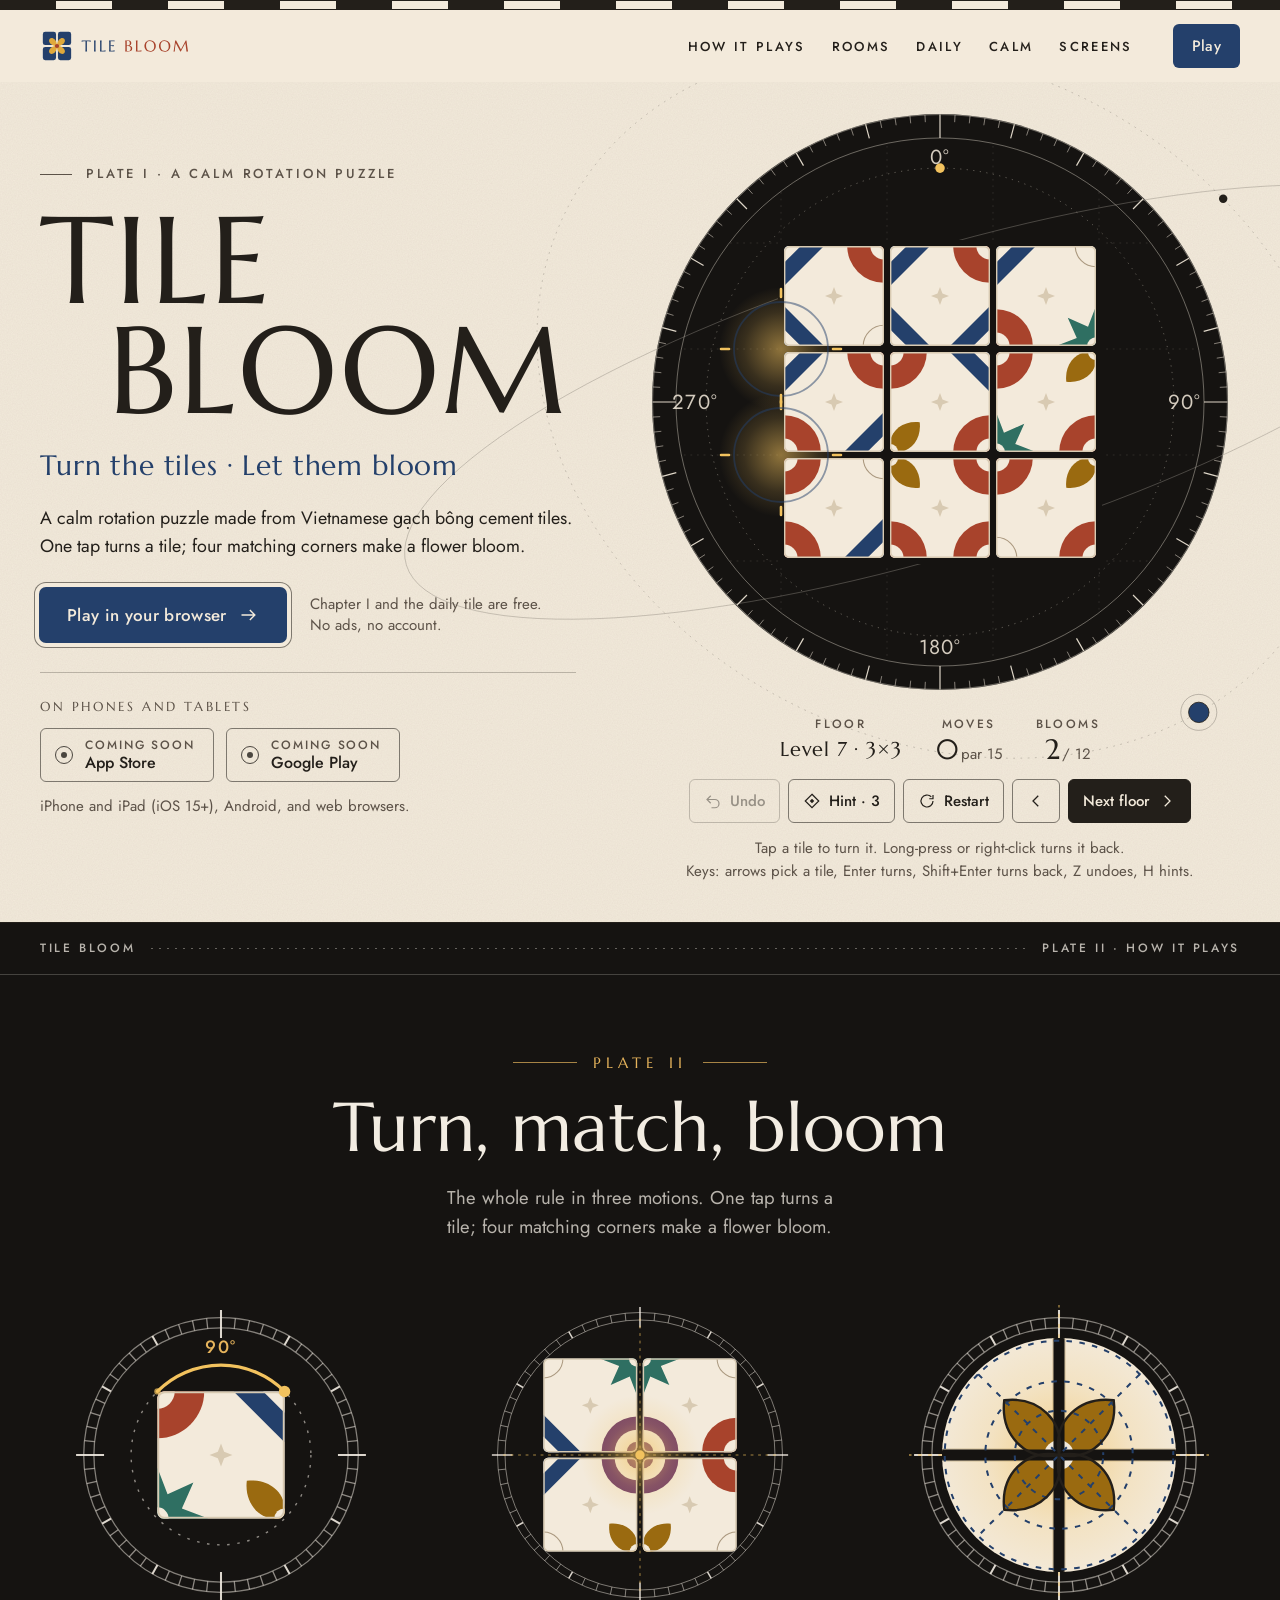
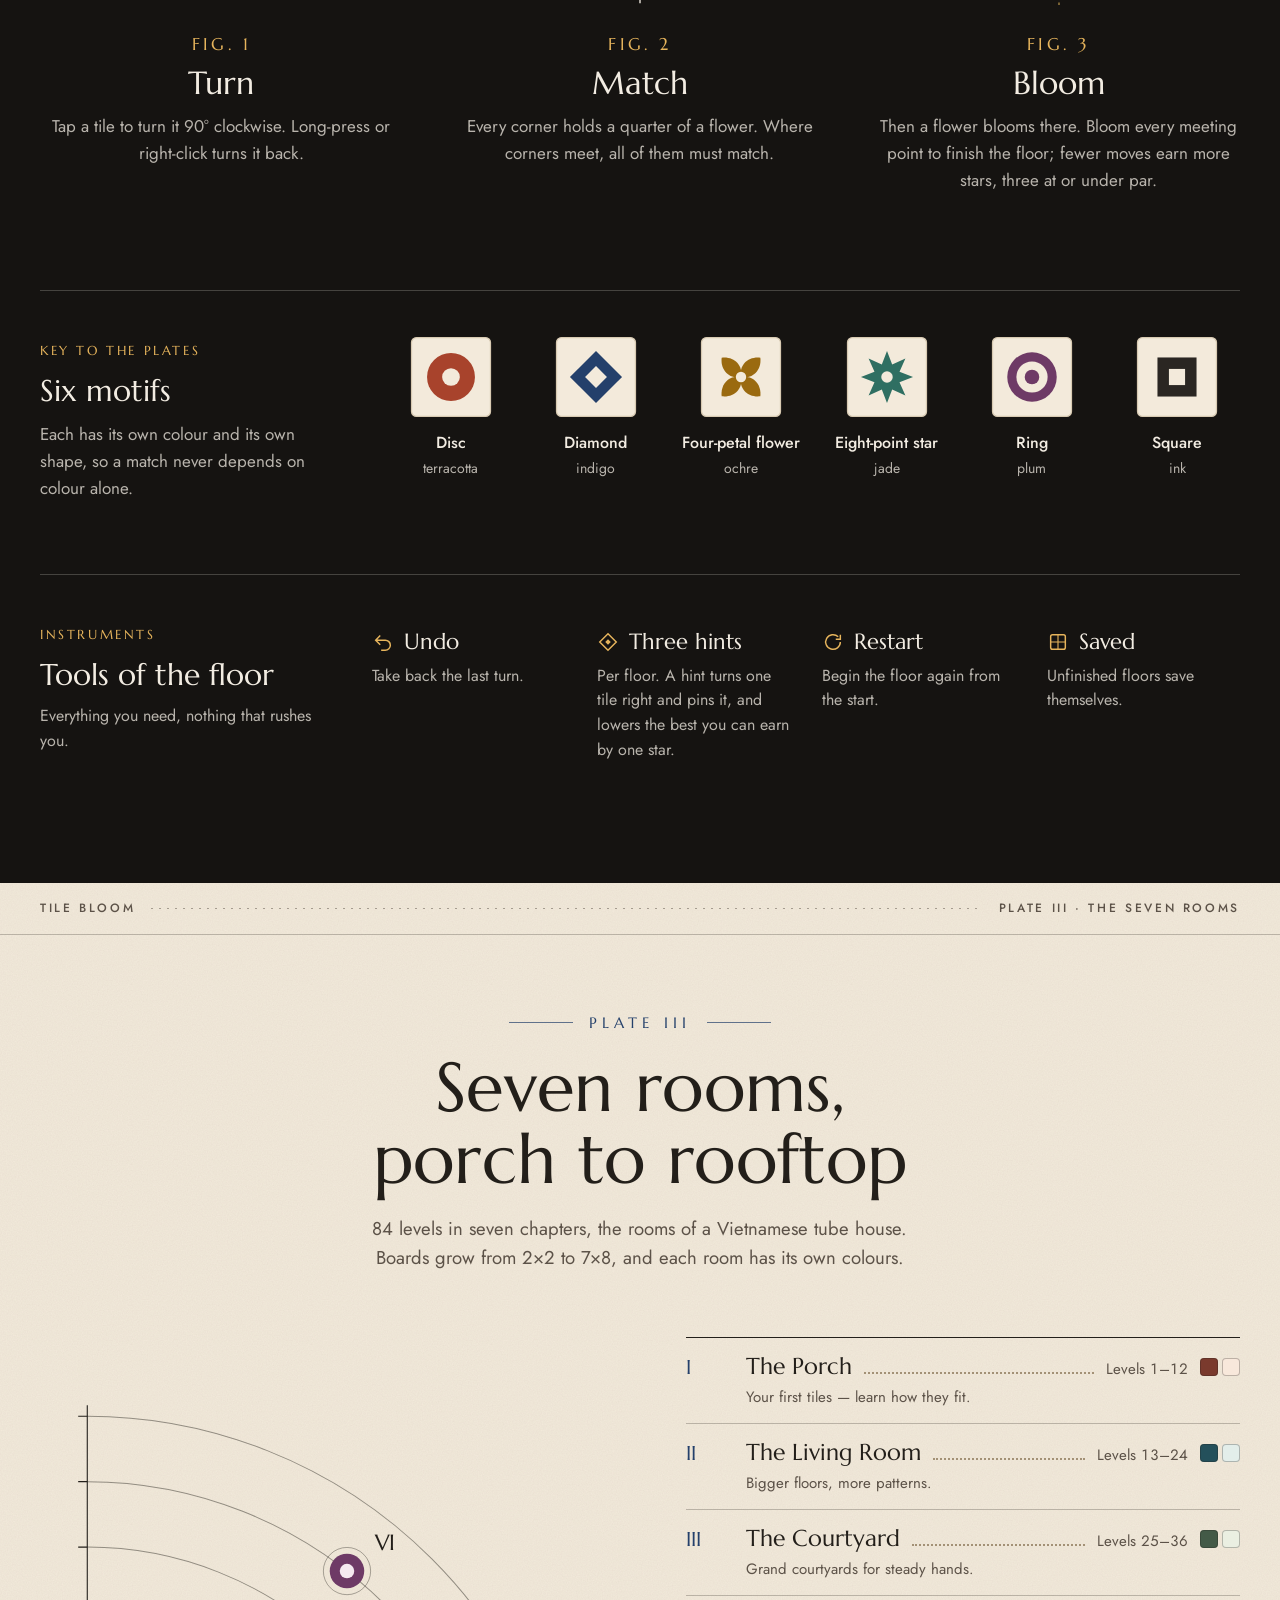
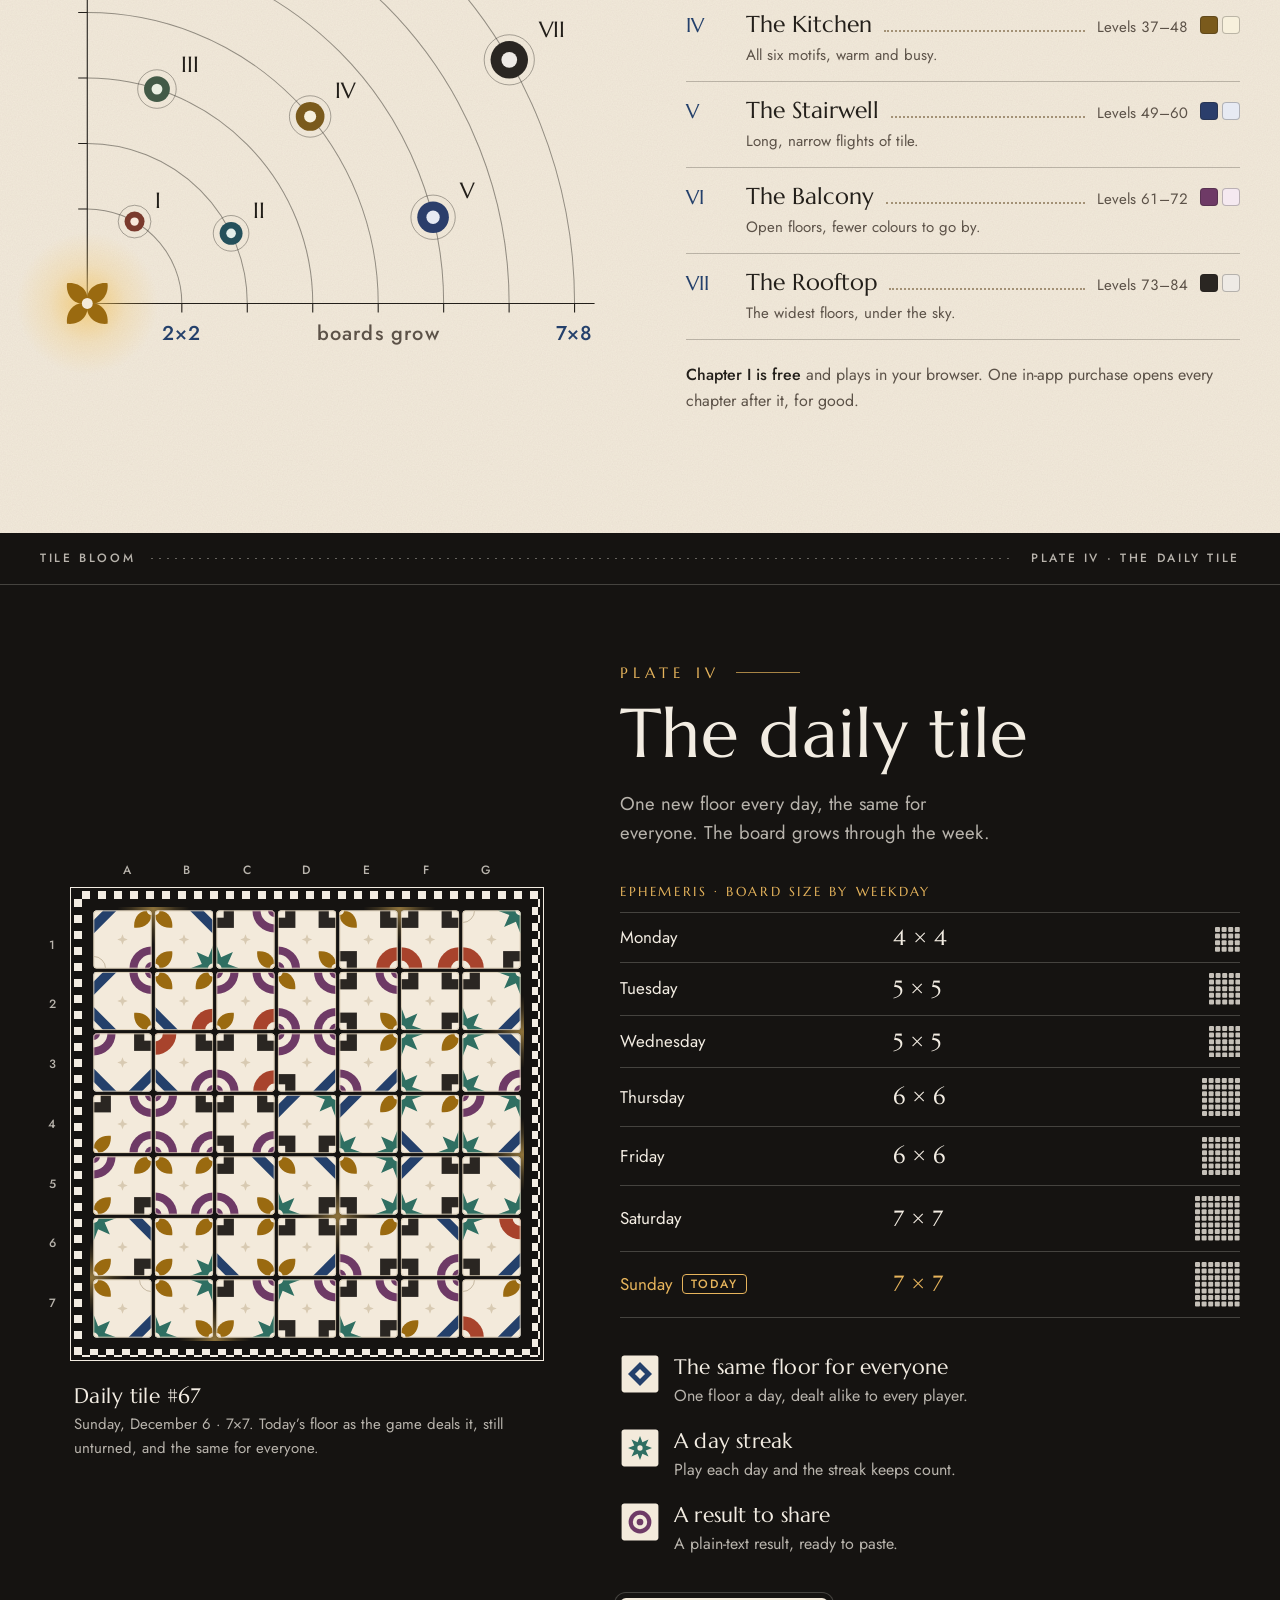
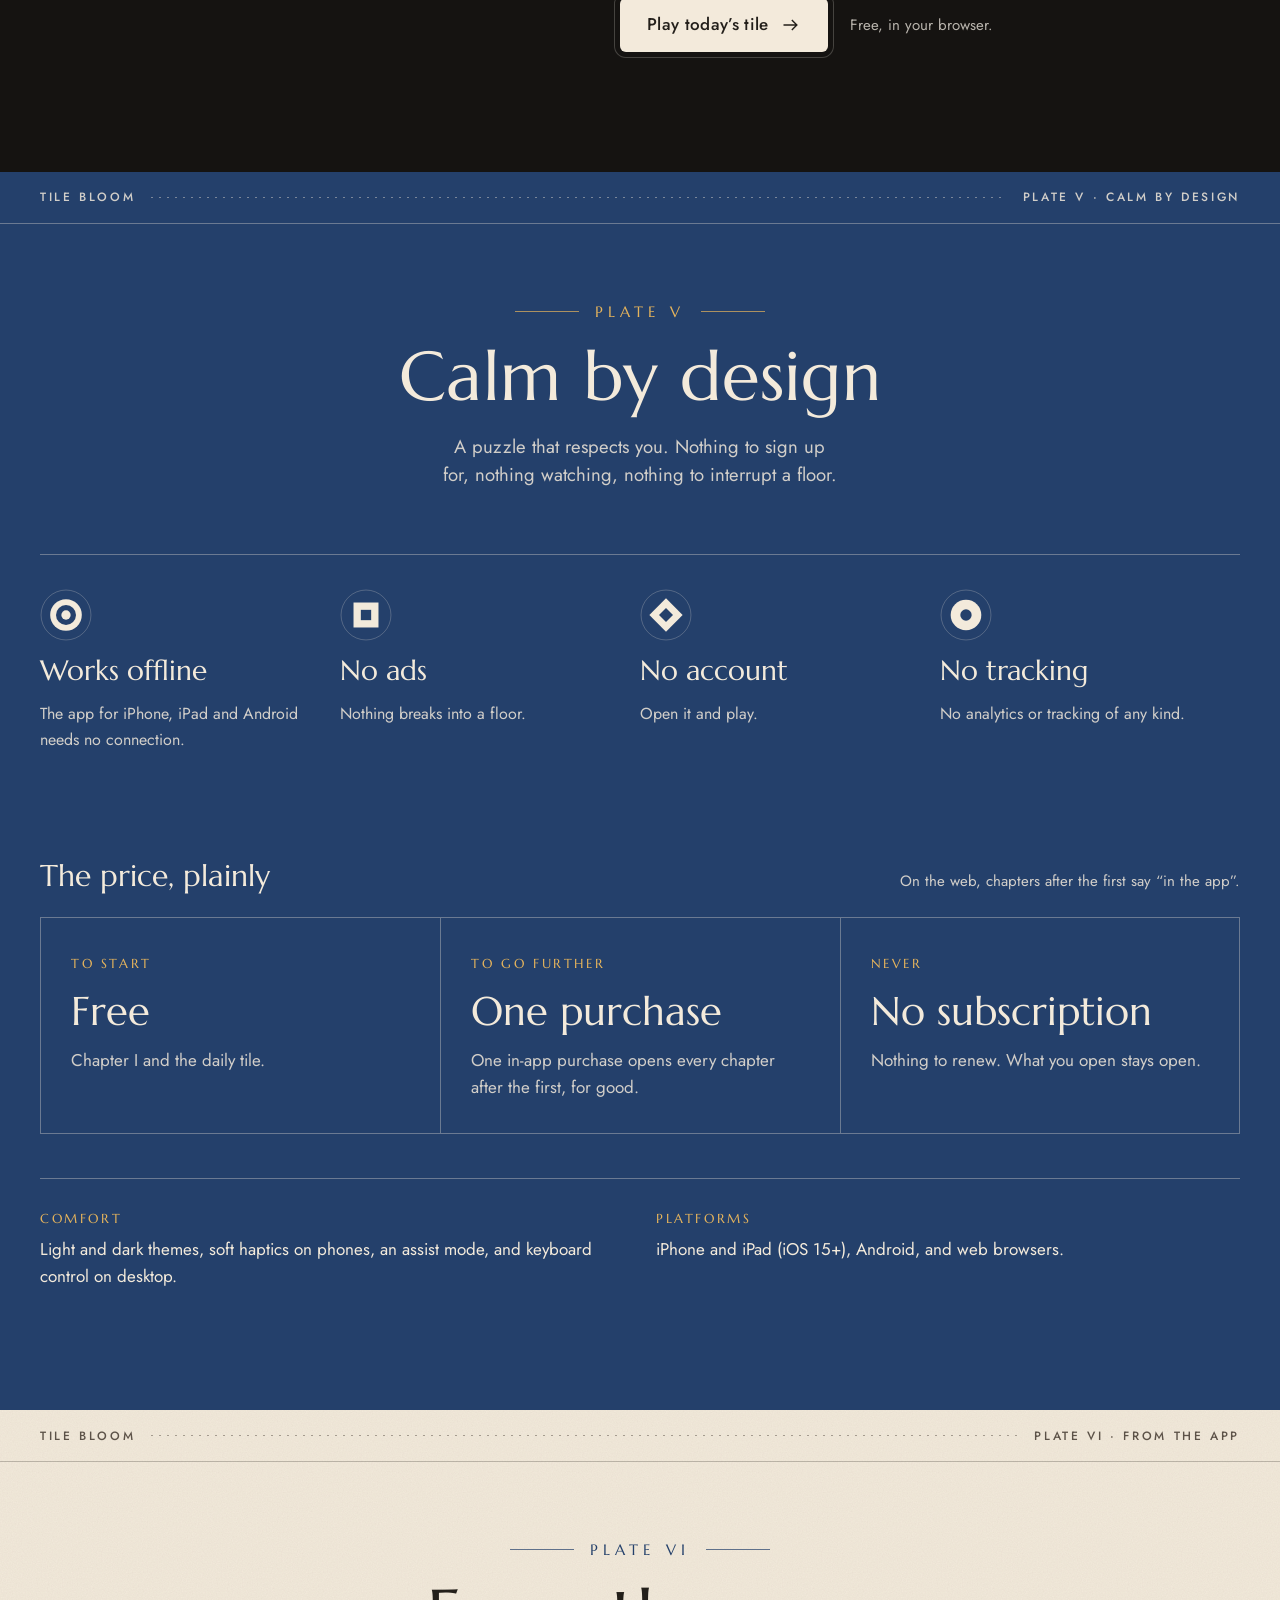
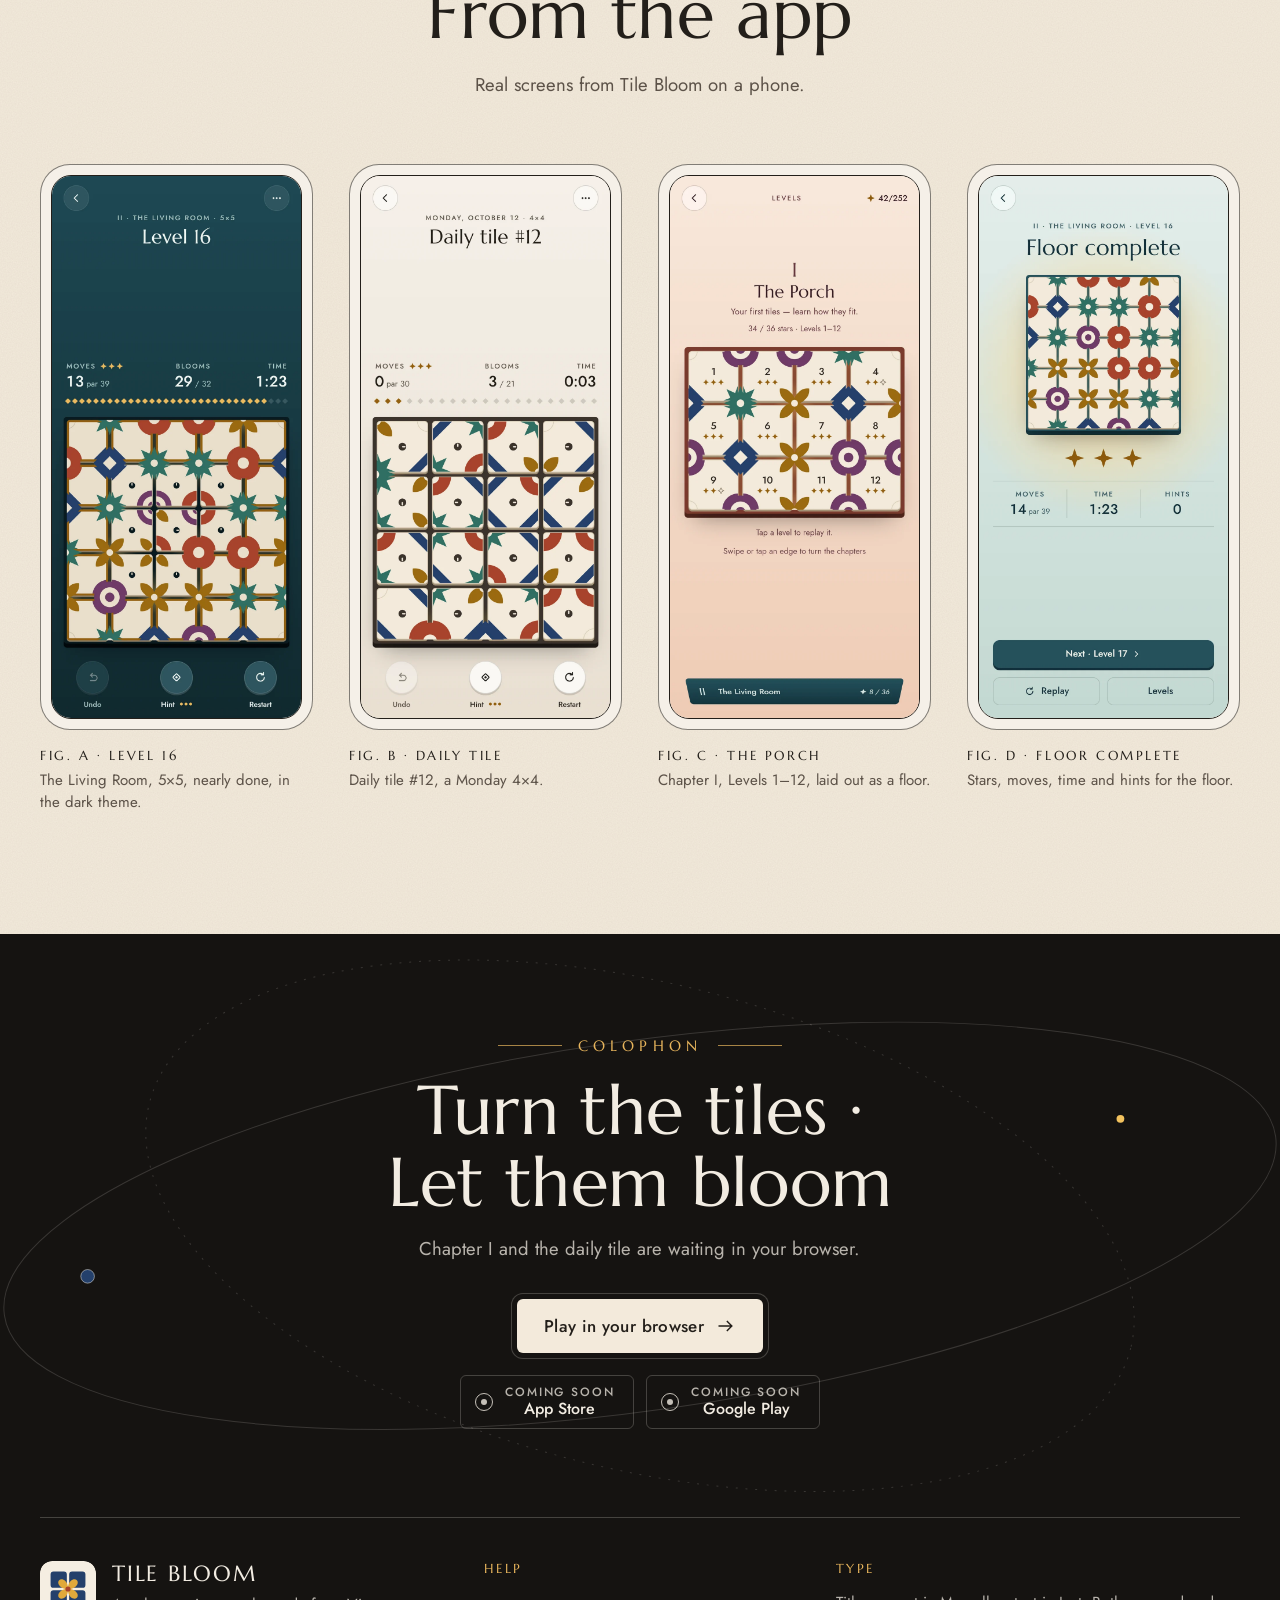
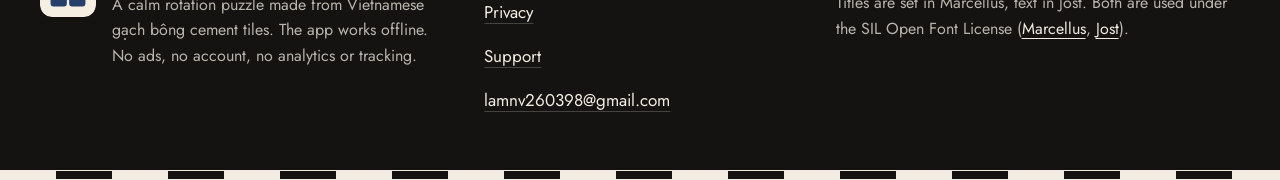
==== index.html @ 46518f8b "feat: Tile Bloom landing page with the playable web build - Landing page in the "star atlas" directi" ====
<!doctype html>
<html lang="en">
<head>
<meta charset="utf-8">
<meta name="viewport" content="width=device-width, initial-scale=1">
<!--
  Tile Bloom landing page. Direction A, "the star atlas": web style #7 "Cosmic Retro-Futurism"
  read as a 1930s cement-tile pattern catalogue crossed with a star atlas (numbered plates,
  running heads, figure captions, neat lines). Chosen by the owner on 2026-10-12.
  Form comes from the meeting point: grout lines become the atlas graticule, the quarter turn an
  orbit, every bloom a charted star. Plate I is a real floor (assets/js/tile-bloom-engine.js).
  Colours are the app's own; fonts are self-hosted; the page makes no third-party requests.
-->
<title>Tile Bloom · Turn the tiles, let them bloom</title>
<meta name="description" content="Tile Bloom is a calm rotation puzzle made from Vietnamese gạch bông cement tiles. One tap turns a tile; four matching corners make a flower bloom. 84 floors in seven rooms and a daily tile. Play Chapter I free in your browser.">
<link rel="canonical" href="https://nguyenvanlamm.github.io/tile-bloom-site/">
<link rel="alternate" type="text/markdown" href="index.html.md">
<link rel="describedby" href="llms.txt">
<meta name="theme-color" content="#F3EADB">
<meta property="og:type" content="website">
<meta property="og:site_name" content="Tile Bloom">
<meta property="og:url" content="https://nguyenvanlamm.github.io/tile-bloom-site/">
<meta property="og:title" content="Tile Bloom · Turn the tiles, let them bloom">
<meta property="og:description" content="A calm rotation puzzle made from Vietnamese cement tiles. Play Chapter I and the daily tile free in your browser.">
<meta property="og:image" content="https://nguyenvanlamm.github.io/tile-bloom-site/assets/img/share-card.jpg">
<meta property="og:image:width" content="1200">
<meta property="og:image:height" content="630">
<meta property="og:image:alt" content="Tile Bloom: Turn the tiles, let them bloom. A floor of cream cement tiles with flowers blooming where the corners meet, set in a star-chart disc.">
<meta name="twitter:card" content="summary_large_image">
<!-- Once the app is live, add the Safari Smart App Banner:
<meta name="apple-itunes-app" content="app-id=XXXXXXXXXX"> -->
<link rel="icon" href="assets/img/favicon.svg" type="image/svg+xml">
<link rel="apple-touch-icon" href="assets/img/apple-touch-icon.png">
<link rel="preload" href="assets/fonts/Marcellus-Regular.ttf" as="font" type="font/ttf" crossorigin>
<link rel="stylesheet" href="assets/css/site.css">
<script>document.documentElement.classList.add('js')</script>
<script type="application/ld+json">
{
  "@context": "https://schema.org",
  "@graph": [
    {
      "@type": "WebSite",
      "@id": "https://nguyenvanlamm.github.io/tile-bloom-site/#website",
      "url": "https://nguyenvanlamm.github.io/tile-bloom-site/",
      "name": "Tile Bloom",
      "inLanguage": "en",
      "about": { "@id": "https://nguyenvanlamm.github.io/tile-bloom-site/#game" }
    },
    {
      "@type": ["VideoGame", "SoftwareApplication"],
      "@id": "https://nguyenvanlamm.github.io/tile-bloom-site/#game",
      "name": "Tile Bloom",
      "url": "https://nguyenvanlamm.github.io/tile-bloom-site/",
      "description": "A calm rotation puzzle made from Vietnamese gạch bông cement tiles. Tap a tile to turn it; when all the corners that meet at a point match, a flower blooms there. 84 levels in seven chapters and a daily tile. The app works offline, with no ads, no account and no tracking.",
      "applicationCategory": "GameApplication",
      "applicationSubCategory": "Puzzle",
      "genre": "Puzzle",
      "gamePlatform": ["iOS", "Android", "Web browser"],
      "operatingSystem": "iOS 15.0 or later, Android, web browsers",
      "playMode": "SinglePlayer",
      "inLanguage": "en",
      "image": "https://nguyenvanlamm.github.io/tile-bloom-site/assets/img/icon-512.png",
      "screenshot": [
        "https://nguyenvanlamm.github.io/tile-bloom-site/assets/img/ui-game-bloomed-dark.webp",
        "https://nguyenvanlamm.github.io/tile-bloom-site/assets/img/ui-daily-light.webp",
        "https://nguyenvanlamm.github.io/tile-bloom-site/assets/img/ui-levels-porch.webp",
        "https://nguyenvanlamm.github.io/tile-bloom-site/assets/img/ui-win-light.webp"
      ],
      "offers": { "@type": "Offer", "price": "0", "priceCurrency": "USD", "description": "Chapter I and the daily tile are free. One in-app purchase opens every chapter after the first." },
      "potentialAction": { "@type": "PlayAction", "target": "https://nguyenvanlamm.github.io/tile-bloom-site/play/" }
    }
  ]
}
</script>
</head>
<body>
<div class="neat" aria-hidden="true"></div>
<header class="mast">
  <div class="wrap mast-in">
    <a class="brand" href="#top" aria-label="Tile Bloom, back to top"><img src="assets/img/logo-full.svg" alt="Tile Bloom" width="151" height="34"></a>
    <nav class="nav" aria-label="Sections">
      <a href="#plays">How it plays</a>
      <a href="#rooms">Rooms</a>
      <a href="#daily">Daily</a>
      <a href="#calm">Calm</a>
      <a href="#screens">Screens</a>
    </nav>
    <a class="btn btn-blue btn-sm" href="play/">Play</a>
  </div>
</header>

<main>
<!-- ===================================================== PLATE I -->
<section class="hero paper" id="top" aria-labelledby="h1">
  <div class="wrap hero-grid">
    <div class="hero-left">
      <div class="hero-copy">
        <p class="kicker">Plate I · A calm rotation puzzle</p>
        <h1 id="h1"><span>Tile</span><span class="l2">Bloom</span></h1>
        <p class="tagline">Turn the tiles · Let them bloom</p>
        <p class="promise">A calm rotation puzzle made from Vietnamese <span class="vi"><span class="sr">gạch bông</span><span aria-hidden="true">g<span class="db">a</span>ch bông</span></span> cement tiles. One tap turns a tile; four matching corners make a flower bloom.</p>
        <div class="cta-row">
          <a class="btn btn-blue" href="play/">Play in your browser
            <svg viewBox="0 0 24 24" aria-hidden="true"><path d="M3 12h16M13 6l6 6-6 6" fill="none" stroke="currentColor" stroke-width="1.7"/></svg></a>
          <span class="cta-note">Chapter I and the daily tile are free. No ads, no account.</span>
        </div>
      </div>
      <div class="stores-wrap">
        <span class="cap">On phones and tablets</span>
        <div class="stores">
          <span class="badge"><span class="orb" aria-hidden="true"></span><span><small>Coming soon</small><b>App Store</b></span></span>
          <span class="badge"><span class="orb" aria-hidden="true"></span><span><small>Coming soon</small><b>Google Play</b></span></span>
        </div>
        <p class="platforms">iPhone and iPad (iOS 15+), Android, and web browsers.</p>
      </div>
    </div>

    <figure class="hero-plate">
      <div class="sphere" id="sphere">
        <svg class="sky" id="sky" viewBox="0 0 1000 1000" aria-hidden="true"></svg>
        <div class="board" id="board" tabindex="0" role="application" aria-roledescription="puzzle floor"
             aria-label="A playable floor. Tap a tile to turn it clockwise; long-press or right-click turns it back. With a keyboard: arrow keys pick a tile, Enter or Space turns it, Shift with Enter turns it back, Z undoes, H gives a hint."></div>
      </div>
      <figcaption class="plate-cap">
        <dl class="readout">
          <div class="fl"><dt>Floor</dt><dd id="r-level">Level 7 · 3×3</dd></div>
          <div><dt>Moves</dt><dd><span id="r-moves">0</span><small>par <span id="r-par">15</span></small></dd></div>
          <div><dt>Blooms</dt><dd><span id="r-bloom">0</span><small>/ <span id="r-total">12</span></small></dd></div>
        </dl>
        <div class="tools">
          <button class="tool" id="t-undo" type="button"><svg viewBox="0 0 24 24" aria-hidden="true"><path d="M9 5 4 10l5 5M4 10h10.5a5.5 5.5 0 0 1 0 11H10" fill="none" stroke="currentColor" stroke-width="1.6"/></svg>Undo</button>
          <button class="tool" id="t-hint" type="button"><svg viewBox="0 0 24 24" aria-hidden="true"><path d="M12 3l9 9-9 9-9-9z" fill="none" stroke="currentColor" stroke-width="1.6"/><path d="M12 9l3 3-3 3-3-3z" fill="currentColor"/></svg><span>Hint · <span id="hint-n">3</span></span></button>
          <button class="tool" id="t-restart" type="button"><svg viewBox="0 0 24 24" aria-hidden="true"><path d="M20 12a8 8 0 1 1-2.34-5.66M20 4v5h-5" fill="none" stroke="currentColor" stroke-width="1.6"/></svg>Restart</button>
          <button class="tool" id="t-prev" type="button" aria-label="Previous floor"><svg viewBox="0 0 24 24" aria-hidden="true"><path d="M15 5l-7 7 7 7" fill="none" stroke="currentColor" stroke-width="1.7"/></svg></button>
          <button class="tool next" id="t-next" type="button">Next floor<svg viewBox="0 0 24 24" aria-hidden="true"><path d="M9 5l7 7-7 7" fill="none" stroke="currentColor" stroke-width="1.7"/></svg></button>
        </div>
        <p class="note" id="note"></p>
        <p class="sr" id="live" aria-live="polite"></p>
      </figcaption>
    </figure>
  </div>
</section>

<!-- ===================================================== PLATE II -->
<section class="sec night" id="plays" aria-labelledby="h-plays">
  <div class="wrap runhead"><span>Tile Bloom</span><span class="mid hide-sm"></span><span>Plate II · How it plays</span></div>
  <header class="sec-head">
    <p class="plate-no">Plate II</p>
    <h2 id="h-plays">Turn, match, bloom</h2>
    <p class="lede">The whole rule in three motions. One tap turns a tile; four matching corners make a flower bloom.</p>
  </header>
  <ol class="figs">
    <li class="fig rv" data-fig="1"><div class="fsv f1" id="fig1"></div>
      <p class="cap">Fig. 1</p><h3>Turn</h3>
      <p>Tap a tile to turn it 90° clockwise. Long-press or right-click turns it back.</p></li>
    <li class="fig rv" data-fig="2"><div class="fsv f2" id="fig2"></div>
      <p class="cap">Fig. 2</p><h3>Match</h3>
      <p>Every corner holds a quarter of a flower. Where corners meet, all of them must match.</p></li>
    <li class="fig rv" data-fig="3"><div class="fsv f3" id="fig3"></div>
      <p class="cap">Fig. 3</p><h3>Bloom</h3>
      <p>Then a flower blooms there. Bloom every meeting point to finish the floor; fewer moves earn more stars, three at or under par.</p></li>
  </ol>

  <div class="key rv">
    <div class="key-in">
      <div>
        <span class="cap">Key to the plates</span>
        <h3>Six motifs</h3>
        <p>Each has its own colour and its own shape, so a match never depends on colour alone.</p>
      </div>
      <ul class="specimens" id="specimens"></ul>
    </div>
  </div>

  <div class="instruments rv">
    <ul class="inst-grid">
      <li class="inst-head"><span class="cap">Instruments</span><h3>Tools of the floor</h3><p>Everything you need, nothing that rushes you.</p></li>
      <li><h4><svg viewBox="0 0 24 24" aria-hidden="true"><path d="M9 5 4 10l5 5M4 10h10.5a5.5 5.5 0 0 1 0 11H10" fill="none" stroke="currentColor" stroke-width="1.6"/></svg>Undo</h4><p>Take back the last turn.</p></li>
      <li><h4><svg viewBox="0 0 24 24" aria-hidden="true"><path d="M12 3l9 9-9 9-9-9z" fill="none" stroke="currentColor" stroke-width="1.6"/><path d="M12 9l3 3-3 3-3-3z" fill="currentColor"/></svg>Three hints</h4><p>Per floor. A hint turns one tile right and pins it, and lowers the best you can earn by one star.</p></li>
      <li><h4><svg viewBox="0 0 24 24" aria-hidden="true"><path d="M20 12a8 8 0 1 1-2.34-5.66M20 4v5h-5" fill="none" stroke="currentColor" stroke-width="1.6"/></svg>Restart</h4><p>Begin the floor again from the start.</p></li>
      <li><h4><svg viewBox="0 0 24 24" aria-hidden="true"><rect x="4" y="4" width="16" height="16" rx="2" fill="none" stroke="currentColor" stroke-width="1.6"/><path d="M4 12h16M12 4v16" stroke="currentColor" stroke-width="1.2"/></svg>Saved</h4><p>Unfinished floors save themselves.</p></li>
    </ul>
  </div>
</section>

<!-- ===================================================== PLATE III -->
<section class="sec paper" id="rooms" aria-labelledby="h-rooms">
  <div class="wrap runhead"><span>Tile Bloom</span><span class="mid hide-sm"></span><span>Plate III · The seven rooms</span></div>
  <header class="sec-head">
    <p class="plate-no">Plate III</p>
    <h2 id="h-rooms">Seven rooms, porch to rooftop</h2>
    <p class="lede">84 levels in seven chapters, the rooms of a Vietnamese tube house. Boards grow from 2×2 to 7×8, and each room has its own colours.</p>
  </header>
  <div class="wrap rooms-grid">
    <div class="orrery rv" id="orrery"></div>
    <div class="rv">
      <ol class="index" id="index"></ol>
      <p class="rooms-note"><b>Chapter I is free</b> and plays in your browser. One in-app purchase opens every chapter after it, for good.</p>
    </div>
  </div>
</section>

<!-- ===================================================== PLATE IV -->
<section class="sec night" id="daily" aria-labelledby="h-daily">
  <div class="wrap runhead"><span>Tile Bloom</span><span class="mid hide-sm"></span><span>Plate IV · The daily tile</span></div>
  <div class="wrap daily-grid" style="margin-top:80px">
    <div class="daily-head rv">
      <p class="plate-no">Plate IV</p>
      <h2 id="h-daily">The daily tile</h2>
      <p class="lede">One new floor every day, the same for everyone. The board grows through the week.</p>
    </div>
    <figure class="chart rv" style="margin:0">
      <div class="refs-top" id="refs-top" aria-hidden="true"></div>
      <div class="refs-left" id="refs-left" aria-hidden="true"></div>
      <div class="frame"><div class="frame-in"><div class="dboard" id="dboard" aria-hidden="true"></div></div></div>
      <figcaption class="chart-cap" id="dcap"><b>Today’s floor</b>The same for everyone.</figcaption>
    </figure>
    <div class="daily-rest rv">
      <table class="eph" id="eph">
        <caption>Ephemeris · board size by weekday</caption>
        <tbody></tbody>
      </table>
      <ul class="facts" id="facts"></ul>
      <div class="daily-cta">
        <a class="btn btn-cream" href="play/">Play today’s tile
          <svg viewBox="0 0 24 24" aria-hidden="true"><path d="M3 12h16M13 6l6 6-6 6" fill="none" stroke="currentColor" stroke-width="1.7"/></svg></a>
        <span>Free, in your browser.</span>
      </div>
    </div>
  </div>
</section>

<!-- ===================================================== PLATE V -->
<section class="sec cobalt" id="calm" aria-labelledby="h-calm">
  <div class="wrap runhead"><span>Tile Bloom</span><span class="mid hide-sm"></span><span>Plate V · Calm by design</span></div>
  <header class="sec-head">
    <p class="plate-no">Plate V</p>
    <h2 id="h-calm">Calm by design</h2>
    <p class="lede">A puzzle that respects you. Nothing to sign up for, nothing watching, nothing to interrupt a floor.</p>
  </header>
  <div class="wrap">
    <ul class="legend rv" id="legend"></ul>
    <div class="price-head rv"><h3>The price, plainly</h3><p>On the web, chapters after the first say “in the app”.</p></div>
    <div class="price rv">
      <div><span class="cap">To start</span><b>Free</b><p>Chapter I and the daily tile.</p></div>
      <div><span class="cap">To go further</span><b>One purchase</b><p>One in-app purchase opens every chapter after the first, for good.</p></div>
      <div><span class="cap">Never</span><b>No subscription</b><p>Nothing to renew. What you open stays open.</p></div>
    </div>
    <div class="comfort rv">
      <div><span class="cap">Comfort</span><p>Light and dark themes, soft haptics on phones, an assist mode, and keyboard control on desktop.</p></div>
      <div><span class="cap">Platforms</span><p>iPhone and iPad (iOS 15+), Android, and web browsers.</p></div>
    </div>
  </div>
</section>

<!-- ===================================================== PLATE VI -->
<section class="sec paper" id="screens" aria-labelledby="h-screens">
  <div class="wrap runhead"><span>Tile Bloom</span><span class="mid hide-sm"></span><span>Plate VI · From the app</span></div>
  <header class="sec-head">
    <p class="plate-no">Plate VI</p>
    <h2 id="h-screens">From the app</h2>
    <p class="lede">Real screens from Tile Bloom on a phone.</p>
  </header>
  <div class="wrap">
    <ul class="shots">
      <li class="rv"><figure class="shot"><div class="mount"><img src="assets/img/ui-game-bloomed-dark.webp" width="860" height="1864" loading="lazy" alt="Level 16 in the dark theme: a five by five floor almost fully bloomed, 29 of 32 blooms, 13 moves against a par of 39."></div>
        <figcaption><span class="cap">Fig. A · Level 16</span>The Living Room, 5×5, nearly done, in the dark theme.</figcaption></figure></li>
      <li class="rv"><figure class="shot"><div class="mount"><img src="assets/img/ui-daily-light.webp" width="860" height="1864" loading="lazy" alt="Daily tile number 12, Monday October 12: a four by four floor at the start, 0 moves, par 30."></div>
        <figcaption><span class="cap">Fig. B · Daily tile</span>Daily tile #12, a Monday 4×4.</figcaption></figure></li>
      <li class="rv"><figure class="shot"><div class="mount"><img src="assets/img/ui-levels-porch.webp" width="860" height="1864" loading="lazy" alt="The Porch chapter page: levels 1 to 12 laid out as a tiled floor, 34 of 36 stars."></div>
        <figcaption><span class="cap">Fig. C · The Porch</span>Chapter I, Levels 1–12, laid out as a floor.</figcaption></figure></li>
      <li class="rv"><figure class="shot"><div class="mount"><img src="assets/img/ui-win-light.webp" width="860" height="1864" loading="lazy" alt="Floor complete for Level 16: three stars, 14 moves against a par of 39, no hints."></div>
        <figcaption><span class="cap">Fig. D · Floor complete</span>Stars, moves, time and hints for the floor.</figcaption></figure></li>
    </ul>
  </div>
</section>
</main>

<footer class="night">
  <div class="close">
    <svg class="close-orbits" viewBox="0 0 1440 600" preserveAspectRatio="xMidYMid slice" aria-hidden="true">
      <ellipse cx="720" cy="300" rx="660" ry="190" transform="rotate(-8 720 300)"/>
      <ellipse cx="720" cy="300" rx="520" ry="250" transform="rotate(14 720 300)" stroke-dasharray="2 8"/>
      <circle cx="152" cy="352" r="7" fill="#24406B" stroke="#F2ECE2" stroke-opacity=".5"/>
      <circle cx="1214" cy="190" r="4" fill="#F2C25E"/>
    </svg>
    <p class="plate-no">Colophon</p>
    <h2><span class="nb">Turn the tiles ·</span> <span class="nb">Let them bloom</span></h2>
    <p class="lede">Chapter I and the daily tile are waiting in your browser.</p>
    <div class="close-actions">
      <a class="btn btn-cream" href="play/">Play in your browser
        <svg viewBox="0 0 24 24" aria-hidden="true"><path d="M3 12h16M13 6l6 6-6 6" fill="none" stroke="currentColor" stroke-width="1.7"/></svg></a>
      <div class="stores">
        <span class="badge"><span class="orb" aria-hidden="true"></span><span><small>Coming soon</small><b>App Store</b></span></span>
        <span class="badge"><span class="orb" aria-hidden="true"></span><span><small>Coming soon</small><b>Google Play</b></span></span>
      </div>
    </div>
  </div>
  <div class="wrap colophon">
    <div class="colo-brand">
      <img src="assets/img/logo-icon.svg" alt="" width="56" height="56">
      <div><b>Tile Bloom</b><p>A calm rotation puzzle made from Vietnamese <span class="vi"><span class="sr">gạch bông</span><span aria-hidden="true">g<span class="db">a</span>ch bông</span></span> cement tiles. The app works offline. No ads, no account, no analytics or tracking.</p></div>
    </div>
    <div>
      <span class="cap">Help</span>
      <ul class="links">
        <li><a href="privacy.html">Privacy</a></li>
        <li><a href="support.html">Support</a></li>
        <li><a href="mailto:lamnv260398@gmail.com">lamnv260398@gmail.com</a></li>
      </ul>
    </div>
    <div class="lic">
      <span class="cap">Type</span>
      <p>Titles are set in Marcellus, text in Jost. Both are used under the SIL Open Font License (<a href="assets/fonts/OFL-Marcellus.txt">Marcellus</a>, <a href="assets/fonts/OFL-Jost.txt">Jost</a>).</p>
    </div>
  </div>
  <div class="neat inv" aria-hidden="true"></div>
</footer>
<script src="assets/js/tile-bloom-engine.js"></script>
<script src="assets/js/home.js"></script>
</body>
</html>
---- assets/css/site.css ----
@font-face{font-family:"Marcellus";src:url(../fonts/Marcellus-Regular.ttf) format("truetype");font-weight:400;font-display:swap}
@font-face{font-family:"Jost";src:url(../fonts/Jost-Regular.ttf) format("truetype");font-weight:400;font-display:swap}
@font-face{font-family:"Jost";src:url(../fonts/Jost-Medium.ttf) format("truetype");font-weight:500;font-display:swap}

:root{
  /* the three inks of the atlas: night, paper, one blue */
  --night:#151311; --night-2:#1F1C19;
  --paper:#F3EADB; --paper-2:#E8DFD1; --sky:#F5F0E8;
  --rim:#D8CAB2; --edge:#A39176;
  --ink:#231F1A; --muted:#5C5248;
  --cobalt:#24406B;
  --gold:#F2C25E; --gold-ink:#94600F; --gold-night:#E6B45C;
  --on-night:#F2ECE2; --on-night-2:rgba(242,236,226,.74);
  --on-cobalt-2:rgba(243,234,219,.84);
  --hair:rgba(35,31,26,.26); --hair-strong:rgba(35,31,26,.55);
  --hair-night:rgba(242,236,226,.22); --hair-cobalt:rgba(243,234,219,.34);
  --serif:"Marcellus", Georgia, "Times New Roman", serif;
  --sans:"Jost", "Futura", "Avenir Next", "Segoe UI", sans-serif;
  --gutter:40px; --maxw:1280px;
  --grain:url("data:image/svg+xml;utf8,<svg xmlns='http://www.w3.org/2000/svg' width='180' height='180'><filter id='n'><feTurbulence type='fractalNoise' baseFrequency='.8' numOctaves='2' stitchTiles='stitch'/><feColorMatrix values='0 0 0 0 .14 0 0 0 0 .12 0 0 0 0 .1 0 0 0 .075 0'/></filter><rect width='100%25' height='100%25' filter='url(%23n)'/></svg>");
}
*,*::before,*::after{box-sizing:border-box}
html{-webkit-text-size-adjust:100%;scroll-behavior:smooth}
body{margin:0;background:var(--paper);color:var(--ink);font:400 18px/1.6 var(--sans);overflow-x:clip;-webkit-font-smoothing:antialiased}
img{max-width:100%}
a{color:inherit}
:focus-visible{outline:3px solid var(--gold-ink);outline-offset:3px}
.night :focus-visible,.cobalt :focus-visible{outline-color:var(--gold)}
.wrap{max-width:var(--maxw);margin:0 auto;padding:0 var(--gutter)}
.sr{position:absolute!important;width:1px;height:1px;padding:0;margin:-1px;overflow:hidden;clip:rect(0 0 0 0);white-space:nowrap;border:0}
/* gạch bông: neither Jost nor Marcellus carries ạ, so the dot below is set by hand; the real word is in .sr */
.vi{white-space:nowrap}
.db{position:relative}
.db::after{content:"";position:absolute;left:50%;bottom:.1em;width:.12em;height:.12em;border-radius:50%;background:currentColor;transform:translateX(-50%)}
.paper{background:var(--paper) var(--grain)}
.night{background:var(--night);color:var(--on-night)}
.cobalt{background:var(--cobalt);color:var(--paper)}

/* ---------- neat line: the alternating border of an old map, read as grout */
.neat{height:10px;border-block:1px solid var(--ink);background:repeating-linear-gradient(90deg,var(--ink) 0 56px,var(--paper) 56px 112px)}
.neat.inv{border-color:var(--on-night);background:repeating-linear-gradient(90deg,var(--on-night) 0 56px,var(--night) 56px 112px)}

/* ---------- buttons */
.btn{display:inline-flex;align-items:center;justify-content:center;gap:12px;min-height:54px;padding:0 26px;border-radius:6px;font:500 17px/1 var(--sans);letter-spacing:.02em;text-decoration:none;border:1px solid transparent;transition:transform .2s ease,background-color .2s ease,color .2s ease}
.btn svg{width:20px;height:20px;flex:none}
.btn:hover svg{transform:translateX(3px)}
.btn svg{transition:transform .2s ease}
.btn-blue{background:var(--cobalt);color:var(--paper);box-shadow:0 0 0 1px var(--cobalt),0 0 0 5px var(--paper),0 0 0 6px var(--hair-strong)}
.btn-blue:hover{background:#1c3355}
.btn-cream{background:var(--paper);color:var(--ink);box-shadow:0 0 0 5px var(--night),0 0 0 6px var(--hair-night)}
.cobalt .btn-cream{box-shadow:0 0 0 5px var(--cobalt),0 0 0 6px var(--hair-cobalt)}
.btn-cream:hover{background:#fff8ec}
.btn-sm{min-height:44px;padding:0 18px;font-size:15px}

/* ---------- coming-soon badges: honest text, not store artwork */
.stores{display:flex;flex-wrap:wrap;align-items:center;gap:12px}
.badge{display:inline-flex;align-items:center;gap:12px;min-height:54px;padding:6px 18px 6px 14px;border:1px solid var(--hair-strong);border-radius:6px;color:var(--ink);background:transparent}
.badge .orb{width:18px;height:18px;border-radius:50%;border:1px solid currentColor;position:relative;flex:none;opacity:.8}
.badge .orb::after{content:"";position:absolute;inset:5px;border-radius:50%;background:currentColor}
.badge small{display:block;font:500 12px/1.2 var(--sans);letter-spacing:.16em;text-transform:uppercase;color:var(--muted)}
.badge b{display:block;font:500 16px/1.25 var(--sans)}
.night .badge,.cobalt .badge{color:var(--on-night);border-color:var(--hair-night)}
.night .badge small{color:var(--on-night-2)}

/* ---------- masthead */
.mast{background:var(--paper)}
.mast-in{display:flex;align-items:center;gap:20px;height:72px}
.brand{display:flex;align-items:center;min-height:44px}
.brand img{height:34px;width:auto;display:block}
.nav{margin-left:auto;display:flex;align-items:center;gap:2px}
.nav a{font:500 13px/1 var(--sans);letter-spacing:.18em;text-transform:uppercase;text-decoration:none;color:var(--ink);padding:0 12px;min-height:44px;display:inline-flex;align-items:center}
.nav a:hover{color:var(--cobalt);text-decoration:underline;text-underline-offset:7px;text-decoration-thickness:1px}
.mast .btn-sm{margin-left:8px;box-shadow:none}

/* ---------- running heads + plate titles (atlas typesetting) */
.runhead{display:flex;justify-content:space-between;align-items:center;gap:16px;min-height:52px;border-bottom:1px solid var(--hair);font:500 12px/1.2 var(--sans);letter-spacing:.22em;text-transform:uppercase;color:var(--muted)}
.night .runhead{border-color:var(--hair-night);color:var(--on-night-2)}
.cobalt .runhead{border-color:var(--hair-cobalt);color:var(--on-cobalt-2)}
.runhead .mid{flex:1;height:1px;background:repeating-linear-gradient(90deg,currentColor 0 2px,transparent 2px 8px);opacity:.5}
.sec{position:relative;padding-bottom:120px}
.sec-head{text-align:center;max-width:900px;margin:80px auto 64px;padding:0 var(--gutter)}
.plate-no{display:flex;align-items:center;justify-content:center;gap:16px;margin:0;font:400 15px/1 var(--serif);letter-spacing:.34em;text-transform:uppercase;color:var(--cobalt)}
.night .plate-no{color:var(--gold-night)}
.cobalt .plate-no{color:var(--gold-night)}
.plate-no::before,.plate-no::after{content:"";width:64px;height:1px;background:currentColor;opacity:.7}
h2{font:400 clamp(40px,5.4vw,78px)/1.04 var(--serif);letter-spacing:.005em;margin:22px 0 20px;text-wrap:balance}
.lede{font-size:clamp(17px,1.45vw,21px);line-height:1.55;color:var(--muted);max-width:38em;margin:0 auto;text-wrap:balance}
.night .lede{color:var(--on-night-2)}
.cobalt .lede{color:var(--on-cobalt-2)}
.cap{font:400 14px/1.3 var(--serif);letter-spacing:.2em;text-transform:uppercase}

/* ---------- reveal */
.js .rv{opacity:0;transform:translateY(18px);transition:opacity .8s ease,transform .8s cubic-bezier(.2,.8,.2,1)}
.js .rv.in{opacity:1;transform:none}

/* =========================================================== PLATE I · hero */
.hero{position:relative;overflow:clip;border-bottom:1px solid var(--ink)}
.hero-grid{display:grid;grid-template-columns:minmax(0,1fr) minmax(0,600px);column-gap:64px;align-items:center;min-height:calc(100svh - 84px);padding-block:20px 40px}
.hero-left{position:relative;z-index:2;display:flex;flex-direction:column;gap:30px}
.hero-copy{display:flex;flex-direction:column;gap:22px}
.kicker{display:flex;align-items:center;gap:14px;margin:0;font:500 13px/1.3 var(--sans);letter-spacing:.22em;text-transform:uppercase;color:var(--muted)}
.kicker::before{content:"";width:32px;height:1px;background:currentColor}
h1{margin:0;font:400 clamp(64px,9.6vw,140px)/.9 var(--serif);letter-spacing:.02em;text-transform:uppercase;color:var(--ink)}
h1 span{display:block}
h1 .l2{padding-left:.55em;position:relative}
.tagline{margin:0;font:400 clamp(22px,2.2vw,31px)/1.25 var(--serif);letter-spacing:.03em;color:var(--cobalt)}
.promise{margin:0;max-width:31em;font-size:clamp(17px,1.4vw,20px);line-height:1.55}
.cta-row{display:flex;flex-wrap:wrap;align-items:center;gap:16px 24px;margin-top:6px}
.cta-note{font-size:15px;line-height:1.45;color:var(--muted);max-width:17em}
.stores-wrap{display:flex;flex-direction:column;gap:12px;padding-top:26px;border-top:1px solid var(--hair)}
.stores-wrap .cap{font-size:13px;color:var(--muted)}
.platforms{margin:0;font-size:15px;color:var(--muted)}

.hero-plate{position:relative;z-index:1;margin:0;display:flex;flex-direction:column;align-items:center;gap:16px}
.sphere{position:relative;width:min(100%,600px,calc(100svh - 270px));min-width:280px;aspect-ratio:1}
.sky{position:absolute;inset:0;width:100%;height:100%;overflow:visible;pointer-events:none}
.sky .orb-ink{fill:none;stroke:var(--ink);stroke-opacity:.26;stroke-width:1.2}
.sky .orb-cream{fill:none;stroke:var(--paper);stroke-opacity:.30;stroke-width:1.2}
.sky .disc{fill:var(--night)}
.sky .ticks{stroke:var(--paper);stroke-opacity:.6;stroke-width:1.4;fill:none}
.sky .ticks.maj{stroke-opacity:.9;stroke-width:2}
.sky .rimline{fill:none;stroke:var(--paper);stroke-opacity:.55;stroke-width:1.2}
.sky .deg{fill:var(--paper);fill-opacity:.86;font:400 34px var(--sans);letter-spacing:.06em}
.sky .grat{stroke:var(--paper);stroke-opacity:.16;stroke-width:1.2;stroke-dasharray:3 8;fill:none}
.sky .vdot{fill:var(--paper);fill-opacity:.42}
.sky .corner-orbit{fill:none;stroke:var(--paper);stroke-opacity:.42;stroke-width:1.4;stroke-dasharray:2 9}
.sky .planet-blue{fill:var(--cobalt);stroke:var(--ink);stroke-width:1.4}
.sky .planet-gold{fill:var(--gold)}
.sky .ring{transform-box:view-box;transform-origin:500px 500px;transition:transform 1.6s cubic-bezier(.3,.7,.2,1)}
.sphere.solved .sky .ring{transform:rotate(90deg)}
.sky .rays path{fill:none;stroke:var(--gold);stroke-width:2.4;stroke-dasharray:1;stroke-dashoffset:1;opacity:.9}
.sphere.solved .sky .rays path{animation:draw 1.1s .7s cubic-bezier(.3,.6,.2,1) forwards}
.sky .spin-slow{transform-box:view-box;transform-origin:500px 500px;animation:orbit 64s linear infinite}
@keyframes orbit{to{transform:rotate(360deg)}}
@keyframes draw{to{stroke-dashoffset:0}}

.board{position:absolute;left:50%;top:50%;width:54%;transform:translate(-50%,-50%);color:var(--edge);border-radius:4px;outline:none}
.board .tb-board{overflow:visible}
.board:focus-visible{outline:none}
.board .tb-tile{transition:filter .2s}
.board .tb-tile:hover{filter:brightness(1.04)}
.atlas .mark circle{fill:none;stroke:var(--cobalt);stroke-width:1.8;opacity:.5}
.atlas .mark path{fill:none;stroke:var(--gold);stroke-width:2.6;stroke-linecap:round}
.atlas .mark.fresh circle{stroke-dasharray:1;stroke-dashoffset:1;animation:ringdraw .9s cubic-bezier(.3,.6,.2,1) forwards}
@keyframes ringdraw{0%{stroke-dashoffset:1;opacity:1}70%{stroke-dashoffset:0;opacity:1}100%{stroke-dashoffset:0;opacity:.5}}
.atlas .mark.fresh path{animation:tickin .5s .35s both}
@keyframes tickin{from{opacity:0}to{opacity:1}}
.atlas .arc{fill:none;stroke:var(--cobalt);stroke-width:3.2;stroke-linecap:round;stroke-dasharray:1;stroke-dashoffset:1;animation:draw .32s ease-out forwards,fade .5s .55s forwards}
.atlas .arc-dot{fill:var(--cobalt);animation:fade .5s .55s forwards}
@keyframes fade{to{opacity:0}}
.atlas .cl path{fill:none;stroke:var(--gold);stroke-width:3.4;stroke-linecap:round;stroke-dasharray:1;stroke-dashoffset:1;animation:draw .9s cubic-bezier(.3,.6,.2,1) forwards}
.atlas .focus rect{fill:none;stroke:var(--gold);stroke-width:5}
.atlas .focus rect+rect{stroke:var(--cobalt);stroke-width:2.2}

.plate-cap{display:flex;flex-direction:column;align-items:center;gap:14px;width:min(100%,600px)}
.readout{display:flex;justify-content:center;align-items:flex-start;gap:12px 34px;flex-wrap:wrap;margin:0}
.readout div{display:flex;flex-direction:column;align-items:center;gap:6px}
.readout dt{font:500 12px/1 var(--sans);letter-spacing:.2em;text-transform:uppercase;color:var(--muted)}
.readout dd{margin:0;font:400 28px/1 var(--serif);font-variant-numeric:tabular-nums}
.readout dd small{font:400 15px var(--sans);color:var(--muted);margin-left:2px}
.readout .fl dd{font-size:20px;line-height:28px;letter-spacing:.04em}
.tools{display:flex;flex-wrap:wrap;justify-content:center;gap:8px}
.tool{min-height:44px;min-width:44px;padding:0 14px;display:inline-flex;align-items:center;justify-content:center;gap:8px;background:transparent;color:var(--ink);border:1px solid var(--hair-strong);border-radius:6px;font:500 15px/1 var(--sans);cursor:pointer;transition:background-color .2s,border-color .2s,color .2s}
.tool:hover:not(:disabled){border-color:var(--ink);background:rgba(35,31,26,.05)}
.tool:disabled{opacity:.42;cursor:default}
.tool svg{width:18px;height:18px;flex:none}
.tool.next{background:var(--ink);color:var(--paper);border-color:var(--ink)}
.tool.next:hover:not(:disabled){background:var(--cobalt);border-color:var(--cobalt)}
.tool.glow{background:var(--cobalt);border-color:var(--cobalt);color:var(--paper);animation:nudge 1.6s ease-in-out 2}
@keyframes nudge{50%{transform:translateY(-3px)}}
.note{margin:0;min-height:3em;max-width:34em;text-align:center;font-size:15px;line-height:1.5;color:var(--muted);text-wrap:balance}
.note b{font-weight:500;color:var(--ink)}
.note a{color:var(--cobalt);font-weight:500;text-underline-offset:4px}
.note .stars{display:inline-flex;gap:3px;vertical-align:-2px;margin-left:4px}
.note .stars svg{width:15px;height:15px}
.kbd{display:none}
@media (hover:hover) and (pointer:fine) and (min-width:901px){.kbd{display:block}}

/* =========================================================== PLATE II · how it plays */
.figs{list-style:none;margin:0 auto;padding:0 var(--gutter);max-width:var(--maxw);display:grid;grid-template-columns:repeat(3,minmax(0,1fr));gap:56px}
.fig{display:flex;flex-direction:column;align-items:center;text-align:center}
.fig svg{display:block;width:100%;max-width:300px;height:auto;margin:0 auto 28px;overflow:visible}
.fig .cap{color:var(--gold-night);margin:0 0 10px}
.fig h3{font:400 32px/1.1 var(--serif);margin:0 0 12px}
.fig p{margin:0;max-width:21em;font-size:17px;color:var(--on-night-2)}
.fsv .ring{fill:none;stroke:var(--on-night);stroke-opacity:.5;stroke-width:1}
.fsv .tk{fill:none;stroke:var(--on-night);stroke-opacity:.55;stroke-width:1}
.fsv .tk.maj{stroke-opacity:.9;stroke-width:1.6}
.fsv .orbit{fill:none;stroke:var(--on-night);stroke-opacity:.55;stroke-width:1.1;stroke-dasharray:2 6}
.fsv .lbl{fill:var(--gold-night);font:500 14px var(--sans);letter-spacing:.08em}
.fsv .arc{fill:none;stroke:var(--gold);stroke-width:2.6;stroke-linecap:round}
.fsv .arc-dot{fill:var(--gold)}
.fsv .axis{stroke:var(--gold);stroke-opacity:.7;stroke-width:1;stroke-dasharray:3 5}
.fsv .con{fill:none;stroke:var(--cobalt);stroke-width:1.1;stroke-dasharray:3 4}
.fsv .pet{fill:none;stroke:var(--ink);stroke-width:1.3;stroke-dasharray:1;stroke-dashoffset:0}
.fsv .grout{fill:var(--night)}
.fsv .mp{fill:var(--gold)}
/* fig 1: the tile walks its orbit in quarter turns */
.f1 .spin{transform-box:fill-box;transform-origin:center}
.anim .f1.in .spin{animation:quarter 8s cubic-bezier(.2,.9,.25,1.1) infinite}
@keyframes quarter{0%,16%{transform:rotate(0)}25%,41%{transform:rotate(90deg)}50%,66%{transform:rotate(180deg)}75%,91%{transform:rotate(270deg)}100%{transform:rotate(360deg)}}
.anim .f1.in .arc{stroke-dasharray:1;animation:arcbeat 2s ease-in-out infinite}
@keyframes arcbeat{0%{stroke-dashoffset:1}22%,70%{stroke-dashoffset:0;opacity:1}100%{stroke-dashoffset:0;opacity:.25}}
/* fig 2: four corners converge on one point */
.f2 .mv{transition:transform 1.4s cubic-bezier(.2,.8,.2,1) .2s}
.anim .f2 .mv{transform:translate(var(--tx),var(--ty))}
.anim .f2.in .mv{transform:none}
.f2 .glowc,.f2 .mp{transition:opacity .8s 1.5s}
.anim .f2 .glowc,.anim .f2 .mp{opacity:0}
.anim .f2.in .glowc{opacity:.85}
.anim .f2.in .mp{opacity:1}
/* fig 3: the bloom draws itself like a plate */
.anim .f3 .con,.anim .f3 .axis{stroke-dashoffset:40;opacity:0;transition:opacity .9s .2s}
.anim .f3.in .con,.anim .f3.in .axis{opacity:1}
.anim .f3 .pet{stroke-dashoffset:1}
.anim .f3.in .pet{animation:draw 1.2s 1s cubic-bezier(.4,.2,.2,1) forwards}
.anim .f3 .fill,.anim .f3 .glowc{opacity:0;transition:opacity 1s 2.2s}
.anim .f3.in .fill{opacity:1}
.anim .f3.in .glowc{opacity:.9}

.key{max-width:var(--maxw);margin:96px auto 0;padding:0 var(--gutter)}
.key-in{display:grid;grid-template-columns:minmax(0,300px) minmax(0,1fr);gap:48px;align-items:start;border-top:1px solid var(--hair-night);padding-top:44px}
.key h3,.inst-head h3{font:400 30px/1.15 var(--serif);margin:10px 0 12px}
.key p,.inst-head p{margin:0;font-size:17px;color:var(--on-night-2)}
.key .cap,.inst-head .cap{color:var(--gold-night);font-size:13px}
.specimens{list-style:none;margin:0;padding:0;display:grid;grid-template-columns:repeat(6,minmax(0,1fr));gap:20px}
.specimens li{display:flex;flex-direction:column;align-items:center;text-align:center;gap:4px}
.specimens svg{width:84px;height:84px;margin-bottom:10px}
.specimens b{font:500 16px/1.25 var(--sans)}
.specimens span{font-size:14px;color:var(--on-night-2)}
.instruments{max-width:var(--maxw);margin:72px auto 0;padding:0 var(--gutter)}
.inst-grid{list-style:none;margin:0;padding:0;display:grid;grid-template-columns:minmax(0,300px) repeat(4,minmax(0,1fr));gap:32px;border-top:1px solid var(--hair-night);padding-top:44px}
.inst-grid h4{font:400 22px/1.2 var(--serif);margin:10px 0 8px;display:flex;align-items:center;gap:10px}
.inst-grid h4 svg{width:22px;height:22px;flex:none;color:var(--gold-night)}
.inst-grid p{margin:0;font-size:16px;line-height:1.55;color:var(--on-night-2)}

/* =========================================================== PLATE III · rooms */
.rooms-grid{display:grid;grid-template-columns:minmax(0,1.05fr) minmax(0,1fr);gap:64px;align-items:center}
.orrery svg{display:block;width:100%;height:auto;overflow:visible}
.orrery .orb{fill:none;stroke:var(--ink);stroke-opacity:.45;stroke-width:1.1}
.orrery .orb.d{stroke-dasharray:2 7;stroke-opacity:.35}
.orrery .axis{stroke:var(--ink);stroke-width:1.2}
.orrery .tk{stroke:var(--ink);stroke-width:1.2}
.orrery .num{font:400 24px var(--serif);fill:var(--ink)}
.orrery .ann{font:500 22px var(--sans);fill:var(--muted);letter-spacing:.06em}
.orrery .ann.b{fill:var(--cobalt)}
.orrery .halo{fill:none;stroke:var(--ink);stroke-opacity:.4;stroke-width:1}
.anim .orrery .orb{stroke-dasharray:1;stroke-dashoffset:1}
.anim .orrery .orb.d{stroke-dasharray:none}
.anim .orrery.in .orb:not(.d){animation:draw 1.4s cubic-bezier(.3,.6,.2,1) forwards;animation-delay:calc(var(--i) * 110ms)}
.anim .orrery .pl{opacity:0;transition:opacity .6s;transition-delay:calc(var(--i) * 110ms + .9s)}
.anim .orrery.in .pl{opacity:1}
.index{list-style:none;margin:0;padding:0;border-top:1px solid var(--ink)}
.index li{display:grid;grid-template-columns:48px auto minmax(16px,1fr) auto auto;grid-template-areas:"num name lead lv sw" ". blurb blurb blurb blurb";align-items:baseline;column-gap:12px;padding:15px 0 14px;border-bottom:1px solid var(--hair)}
.index .num{grid-area:num;font:400 20px/1 var(--serif);color:var(--cobalt)}
.index .name{grid-area:name;font:400 23px/1.2 var(--serif)}
.index .lead{grid-area:lead;align-self:end;margin-bottom:7px;border-bottom:2px dotted var(--edge)}
.index .lv{grid-area:lv;font-size:15px;color:var(--muted);font-variant-numeric:tabular-nums;white-space:nowrap}
.index .sw{grid-area:sw;display:flex;gap:4px;align-self:center}
.index .sw i{width:18px;height:18px;border-radius:4px;background:var(--c);box-shadow:inset 0 0 0 1px rgba(35,31,26,.28)}
.index .blurb{grid-area:blurb;font-size:15px;color:var(--muted);margin-top:4px}
.rooms-note{margin:22px 0 0;font-size:16px;color:var(--muted)}
.rooms-note b{color:var(--ink);font-weight:500}

/* =========================================================== PLATE IV · daily */
.daily-grid{display:grid;grid-template-columns:minmax(0,500px) minmax(0,1fr);grid-template-areas:"chart head" "chart rest";grid-template-rows:auto 1fr;column-gap:80px;align-items:start}
.daily-head{grid-area:head}.daily-rest{grid-area:rest}.chart{grid-area:chart;align-self:center}
.chart{display:grid;grid-template-columns:26px minmax(0,1fr);grid-template-rows:26px auto;gap:8px}
.refs-top{grid-column:2;display:flex;padding:0 24px}
.refs-left{grid-row:2;display:flex;flex-direction:column;padding:24px 0}
.refs-top span,.refs-left span{flex:1;display:flex;align-items:center;justify-content:center;font:500 12px/1 var(--sans);letter-spacing:.1em;color:var(--on-night-2)}
.frame{grid-column:2;grid-row:2;padding:8px;background:repeating-conic-gradient(var(--on-night) 0 25%,var(--night) 0 50%) 0 0/16px 16px;outline:1px solid var(--on-night);outline-offset:3px}
.frame-in{background:var(--night);padding:8px}
.dboard{pointer-events:none;color:var(--edge)}
.chart-cap{grid-column:2;margin:18px 0 0;font-size:15px;color:var(--on-night-2)}
.chart-cap b{display:block;font:400 21px/1.3 var(--serif);color:var(--on-night);letter-spacing:.02em;margin-bottom:2px}
.daily-head h2{margin-top:18px}
.daily-head .plate-no{justify-content:flex-start}
.daily-head .plate-no::before{display:none}
.daily-head .lede{margin:0}
.eph{width:100%;border-collapse:collapse;margin:36px 0 0;font-variant-numeric:tabular-nums}
.eph caption{text-align:left;padding-bottom:12px;color:var(--gold-night);font:400 13px/1.3 var(--serif);letter-spacing:.2em;text-transform:uppercase}
.eph th,.eph td{padding:10px 0;border-top:1px solid var(--hair-night);text-align:left;font-weight:400;vertical-align:middle}
.eph tr:last-child th,.eph tr:last-child td{border-bottom:1px solid var(--hair-night)}
.eph th{font-size:17px;width:44%}
.eph .sz{font:400 22px/1 var(--serif);width:24%}
.eph .gl{text-align:right}
.eph .gl svg{display:inline-block;vertical-align:middle}
.eph tr.today th,.eph tr.today .sz{color:var(--gold-night)}
.eph .tag{display:inline-block;margin-left:10px;padding:3px 8px;border:1px solid var(--gold-night);border-radius:4px;font:500 12px/1 var(--sans);letter-spacing:.16em;text-transform:uppercase;color:var(--gold-night);vertical-align:2px}
.facts{list-style:none;margin:36px 0 0;padding:0;display:grid;gap:18px}
.facts li{display:grid;grid-template-columns:40px 1fr;gap:14px;align-items:start}
.facts svg{width:40px;height:40px}
.facts b{display:block;font:400 21px/1.3 var(--serif);letter-spacing:.01em}
.facts span{font-size:16px;color:var(--on-night-2)}
.daily-cta{margin-top:40px;display:flex;flex-wrap:wrap;gap:14px 22px;align-items:center}
.daily-cta span{font-size:15px;color:var(--on-night-2)}

/* =========================================================== PLATE V · calm */
.legend{list-style:none;margin:0;padding:0;display:grid;grid-template-columns:repeat(4,minmax(0,1fr));border-top:1px solid var(--hair-cobalt)}
.legend li{padding:34px 28px 34px 0;display:flex;flex-direction:column;gap:14px}
.legend svg{width:52px;height:52px}
.legend b{font:400 28px/1.15 var(--serif)}
.legend span{font-size:16px;color:var(--on-cobalt-2)}
.price{margin-top:24px;display:grid;grid-template-columns:repeat(3,minmax(0,1fr));border:1px solid var(--hair-cobalt)}
.price > div{padding:30px 30px 32px}
.price > div + div{border-left:1px solid var(--hair-cobalt)}
.price .cap{color:var(--gold-night);font-size:13px}
.price b{display:block;font:400 clamp(34px,3.1vw,44px)/1.05 var(--serif);margin:14px 0 14px;color:var(--paper)}
.price p{margin:0;font-size:17px;color:var(--on-cobalt-2)}
.price-head{display:flex;justify-content:space-between;align-items:baseline;gap:16px;flex-wrap:wrap;margin-top:72px}
.price-head h3{font:400 30px/1.15 var(--serif);margin:0}
.price-head p{margin:0;font-size:15px;color:var(--on-cobalt-2)}
.comfort{margin-top:44px;display:grid;grid-template-columns:repeat(2,minmax(0,1fr));gap:32px;border-top:1px solid var(--hair-cobalt);padding-top:32px}
.comfort .cap{color:var(--gold-night);font-size:13px;display:block;margin-bottom:8px}
.comfort p{margin:0;font-size:17px}

/* =========================================================== PLATE VI · screens */
.shots{list-style:none;margin:0;padding:0;display:grid;grid-template-columns:repeat(4,minmax(0,1fr));gap:36px}
.shot{margin:0}
.shot .mount{padding:10px;border:1px solid var(--hair-strong);border-radius:30px;background:var(--sky)}
.shot img{display:block;width:100%;height:auto;border-radius:20px;border:1px solid var(--ink);aspect-ratio:860/1864;background:var(--paper-2)}
.shot figcaption{margin-top:18px;font-size:15px;line-height:1.5;color:var(--muted)}
.shot figcaption .cap{display:block;color:var(--ink);font-size:13px;margin-bottom:4px}

/* =========================================================== footer */
.close{text-align:center;padding:104px var(--gutter) 88px;position:relative;overflow:clip}
.close h2{margin:22px auto 16px;max-width:14em}
.nb{display:inline-block}
.close .lede{margin-bottom:36px}
.close-actions{display:flex;flex-direction:column;align-items:center;gap:22px}
.close-orbits{position:absolute;inset:0;width:100%;height:100%;pointer-events:none}
.close-orbits ellipse{fill:none;stroke:var(--on-night);stroke-opacity:.16;stroke-width:1}
.close > *:not(svg){position:relative}
.colophon{display:grid;grid-template-columns:1.3fr 1fr 1.3fr;gap:40px;padding-block:44px 48px;position:relative}
.colophon::before{content:"";position:absolute;top:0;left:var(--gutter);right:var(--gutter);border-top:1px solid var(--hair-night)}
.colophon .cap{color:var(--gold-night);font-size:13px;display:block;margin-bottom:12px}
.colophon p{margin:0;font-size:16px;color:var(--on-night-2)}
.colo-brand{display:flex;gap:16px;align-items:flex-start}
.colo-brand img{width:56px;height:56px;border-radius:12px;flex:none}
.colo-brand b{display:block;font:400 22px/1.2 var(--serif);letter-spacing:.08em;text-transform:uppercase;color:var(--on-night);margin-bottom:4px}
.links{list-style:none;margin:0;padding:0}
.links a{display:inline-flex;align-items:center;min-height:44px;font-size:17px;color:var(--on-night);text-underline-offset:5px;text-decoration-color:var(--hair-night)}
.links a:hover{text-decoration-color:currentColor}
.colophon .lic a{color:var(--on-night);text-underline-offset:4px}

/* =========================================================== responsive */
@media (max-width:1100px){
  .figs{gap:36px}
  .inst-grid{grid-template-columns:repeat(2,minmax(0,1fr))}
  .inst-grid .inst-head{grid-column:1/-1}
  .specimens{grid-template-columns:repeat(3,minmax(0,1fr))}
  .daily-grid{gap:48px}
}
@media (max-width:900px){
  :root{--gutter:16px}
  body{font-size:16px}
  .mast-in{height:62px}
  .brand img{height:30px}
  .nav{display:none}
  .mast .btn-sm{margin-left:auto}
  .hero-grid{grid-template-columns:minmax(0,1fr);min-height:0;padding-block:22px 44px;row-gap:26px}
  .hero-left{display:contents}
  .hero-copy{order:1;gap:16px}
  .hero-plate{order:2}
  .stores-wrap{order:3}
  .sphere{width:100%;min-width:0}
  h1 .l2{padding-left:.5em}
  .cta-note{max-width:none}
  .stores{flex-wrap:nowrap;gap:10px}
  .stores .badge{flex:1 1 0;min-width:0;padding:6px 12px 6px 12px;gap:10px}
  .readout{gap:10px 26px}
  .runhead .hide-sm{display:none}
  .sec{padding-bottom:80px}
  .sec-head{margin:52px auto 40px}
  .plate-no::before,.plate-no::after{width:36px}
  .figs{grid-template-columns:minmax(0,1fr);gap:56px}
  .fig svg{max-width:270px}
  .key{margin-top:72px}
  .key-in{grid-template-columns:minmax(0,1fr);gap:28px;padding-top:32px}
  .specimens{gap:22px 12px}
  .specimens svg{width:72px;height:72px}
  .instruments{margin-top:56px}
  .inst-grid{grid-template-columns:minmax(0,1fr);gap:26px;padding-top:32px}
  .rooms-grid{grid-template-columns:minmax(0,1fr);gap:36px}
  .index li{grid-template-columns:34px minmax(0,1fr) auto;grid-template-areas:"num name sw" ". lv lv" ". blurb blurb";row-gap:2px}
  .index .lead{display:none}
  .index .name{font-size:21px}
  .daily-grid{grid-template-columns:minmax(0,1fr);grid-template-areas:"head" "chart" "rest";grid-template-rows:auto;row-gap:36px}
  .chart{grid-template-columns:22px minmax(0,1fr);grid-template-rows:22px auto;gap:6px}
  .refs-top{padding:0 21px}
  .refs-left{padding:21px 0}
  .frame{padding:7px;background-size:14px 14px}
  .frame-in{padding:7px}
  .eph{margin-top:0}
  .chart{align-self:start}
  .eph th{font-size:16px}
  .legend{grid-template-columns:repeat(2,minmax(0,1fr))}
  .legend li{padding:26px 16px 26px 0}
  .legend b{font-size:23px}
  .legend span{font-size:15px}
  .price{grid-template-columns:minmax(0,1fr)}
  .price > div{padding:24px 22px 26px}
  .price > div + div{border-left:0;border-top:1px solid var(--hair-cobalt)}
  .comfort{grid-template-columns:minmax(0,1fr);gap:22px}
  .shots{grid-template-columns:repeat(2,minmax(0,1fr));gap:24px 14px}
  .shot .mount{padding:6px;border-radius:22px}
  .shot img{border-radius:16px}
  .shot figcaption{font-size:15px}
  .close{padding:80px var(--gutter) 64px}
  .colophon{grid-template-columns:minmax(0,1fr);gap:30px;padding-block:36px 40px}
}
/* =========================================================== appendices: privacy, support */
.doc{padding-bottom:104px}
.doc-head{max-width:820px;margin:0 auto;padding:64px var(--gutter) 0}
.doc-head .plate-no{justify-content:flex-start}
.doc-head .plate-no::before{display:none}
.doc-head h1{font:400 clamp(44px,6.2vw,80px)/1.04 var(--serif);letter-spacing:.005em;text-transform:none;margin:22px 0 16px;text-wrap:balance}
.doc-head .lede{margin:0;text-wrap:pretty}
.doc-meta{margin:18px 0 0;font-size:15px;color:var(--muted)}
.doc-body{max-width:820px;margin:0 auto;padding:0 var(--gutter)}
.doc-body h2{font:400 clamp(26px,2.6vw,32px)/1.2 var(--serif);margin:56px 0 14px;padding-top:30px;border-top:1px solid var(--hair);display:flex;align-items:baseline;gap:16px}
.doc-body h2 .no{font:400 14px/1 var(--serif);letter-spacing:.2em;color:var(--cobalt);min-width:2.2em}
.doc-body p,.doc-body ul{max-width:40em;margin:0 0 14px}
.doc-body ul{padding-left:1.15em}
.doc-body li{margin:6px 0}
.doc-body li::marker{color:var(--cobalt)}
.doc-body a{color:var(--cobalt);text-underline-offset:4px}
.doc-body b{font-weight:500}
.contact{margin:48px 0 0;padding:28px 30px 30px;background:var(--night);color:var(--on-night);border-radius:6px;box-shadow:0 0 0 5px var(--paper),0 0 0 6px var(--hair-strong)}
.contact .cap{color:var(--gold-night);font-size:13px;display:block;margin-bottom:10px}
.contact a{display:inline-flex;align-items:center;min-height:44px;font:400 clamp(22px,2.6vw,30px)/1.2 var(--serif);color:var(--on-night);text-underline-offset:6px;text-decoration-color:var(--hair-night);overflow-wrap:anywhere}
.contact a:hover{text-decoration-color:currentColor}
.contact p{margin:8px 0 0;font-size:16px;color:var(--on-night-2);max-width:36em}
.doc-foot{margin-top:56px;padding-top:28px;border-top:1px solid var(--hair);display:flex;flex-wrap:wrap;gap:12px 28px;align-items:center}
.doc-foot a{color:var(--cobalt);font-weight:500;text-underline-offset:4px;min-height:44px;display:inline-flex;align-items:center}
@media (max-width:900px){
  .doc{padding-bottom:72px}
  .doc-head{padding-top:40px}
  .doc-body h2{margin-top:44px;padding-top:24px}
  .contact{padding:22px 20px 24px}
}
@media (prefers-reduced-motion:reduce){
  html{scroll-behavior:auto}
  *,*::before,*::after{animation-duration:.001ms!important;animation-delay:0s!important;animation-iteration-count:1!important;transition-duration:.001ms!important;transition-delay:0s!important}
  .js .rv{opacity:1;transform:none}
  .sky .spin-slow{animation:none}
}
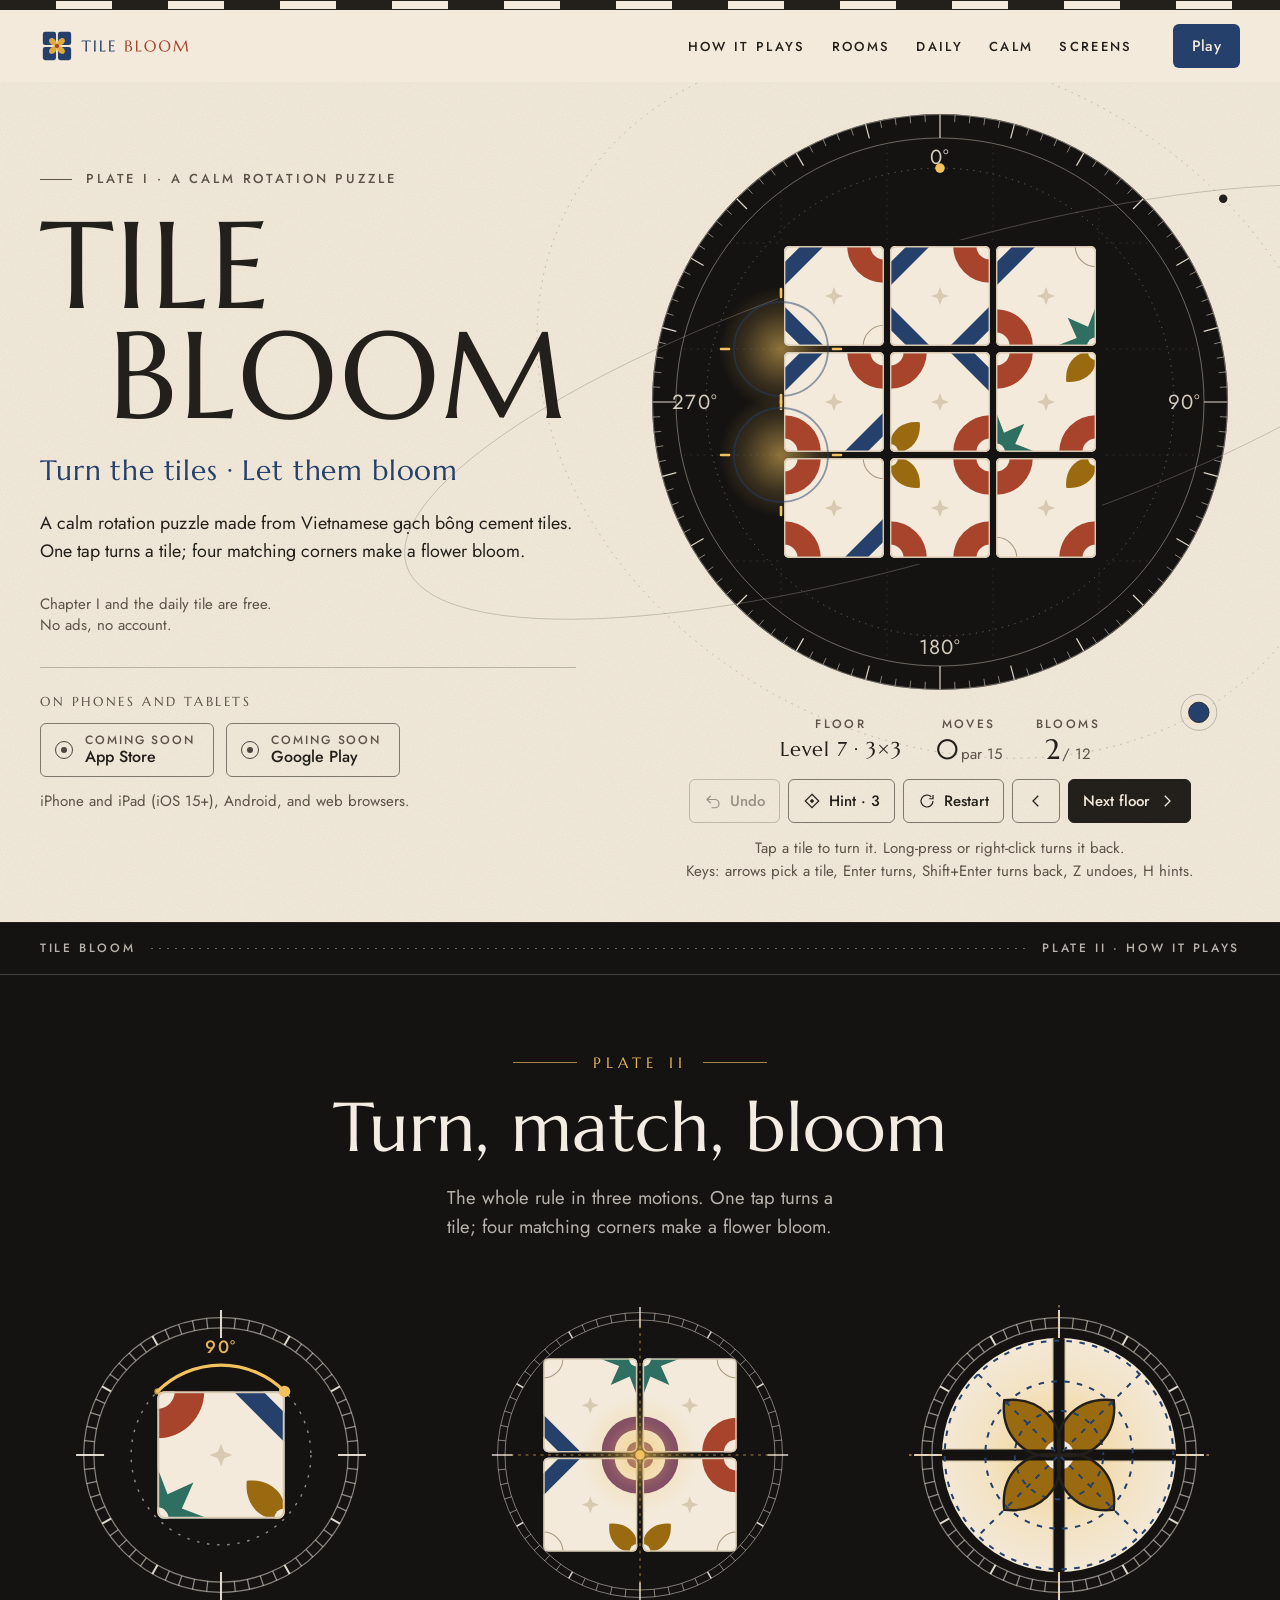
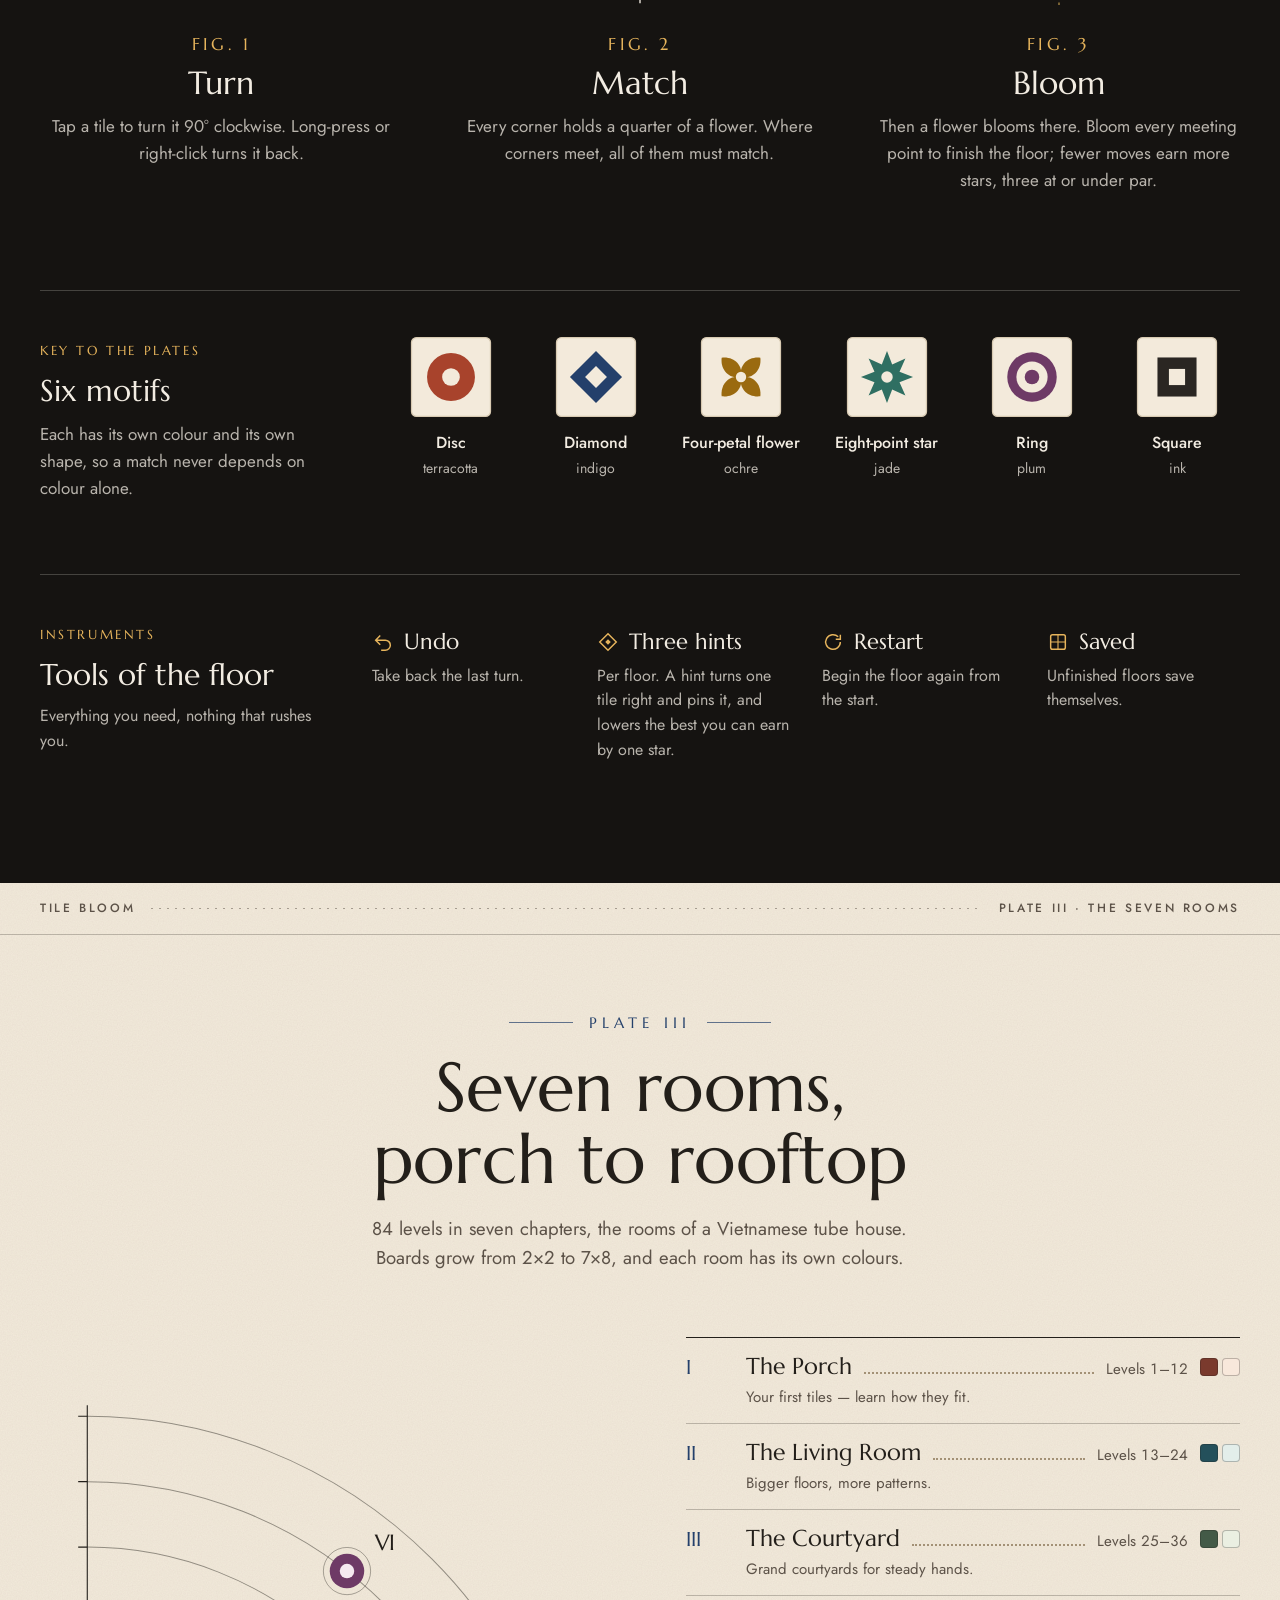
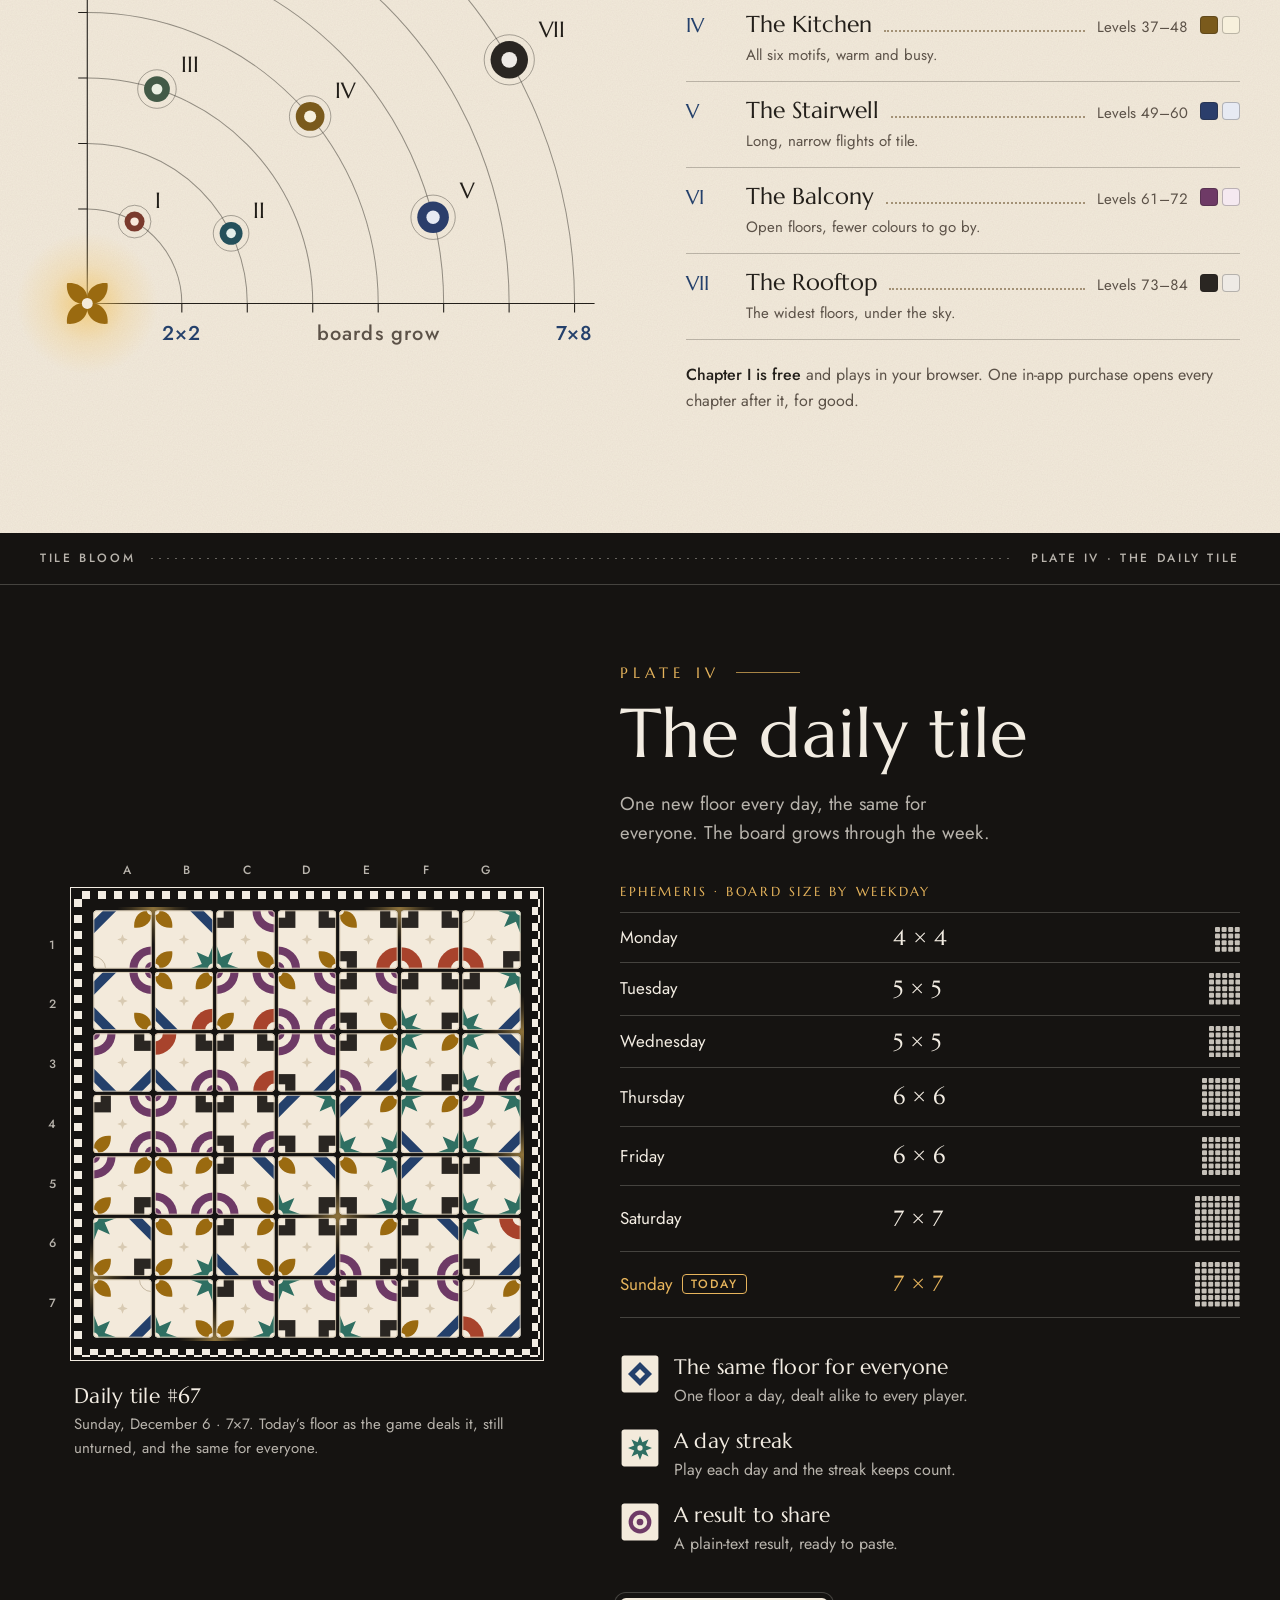
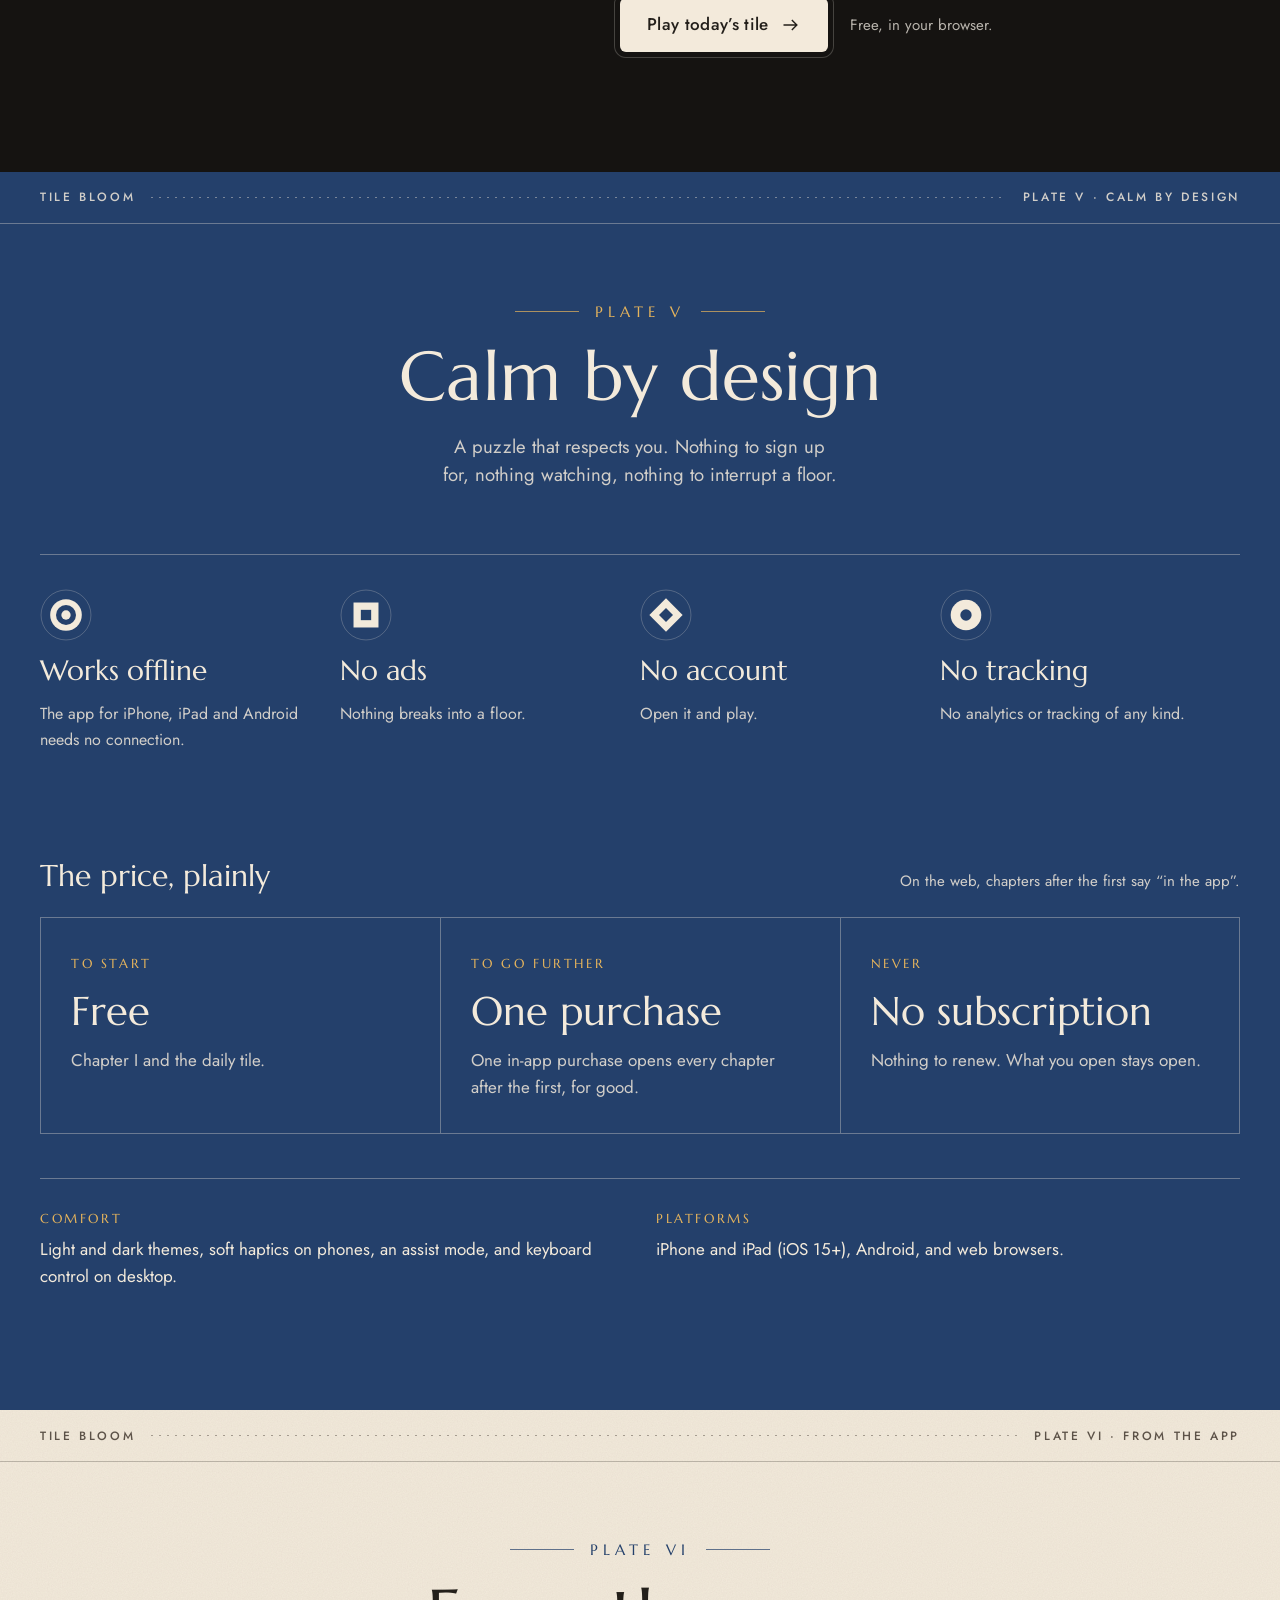
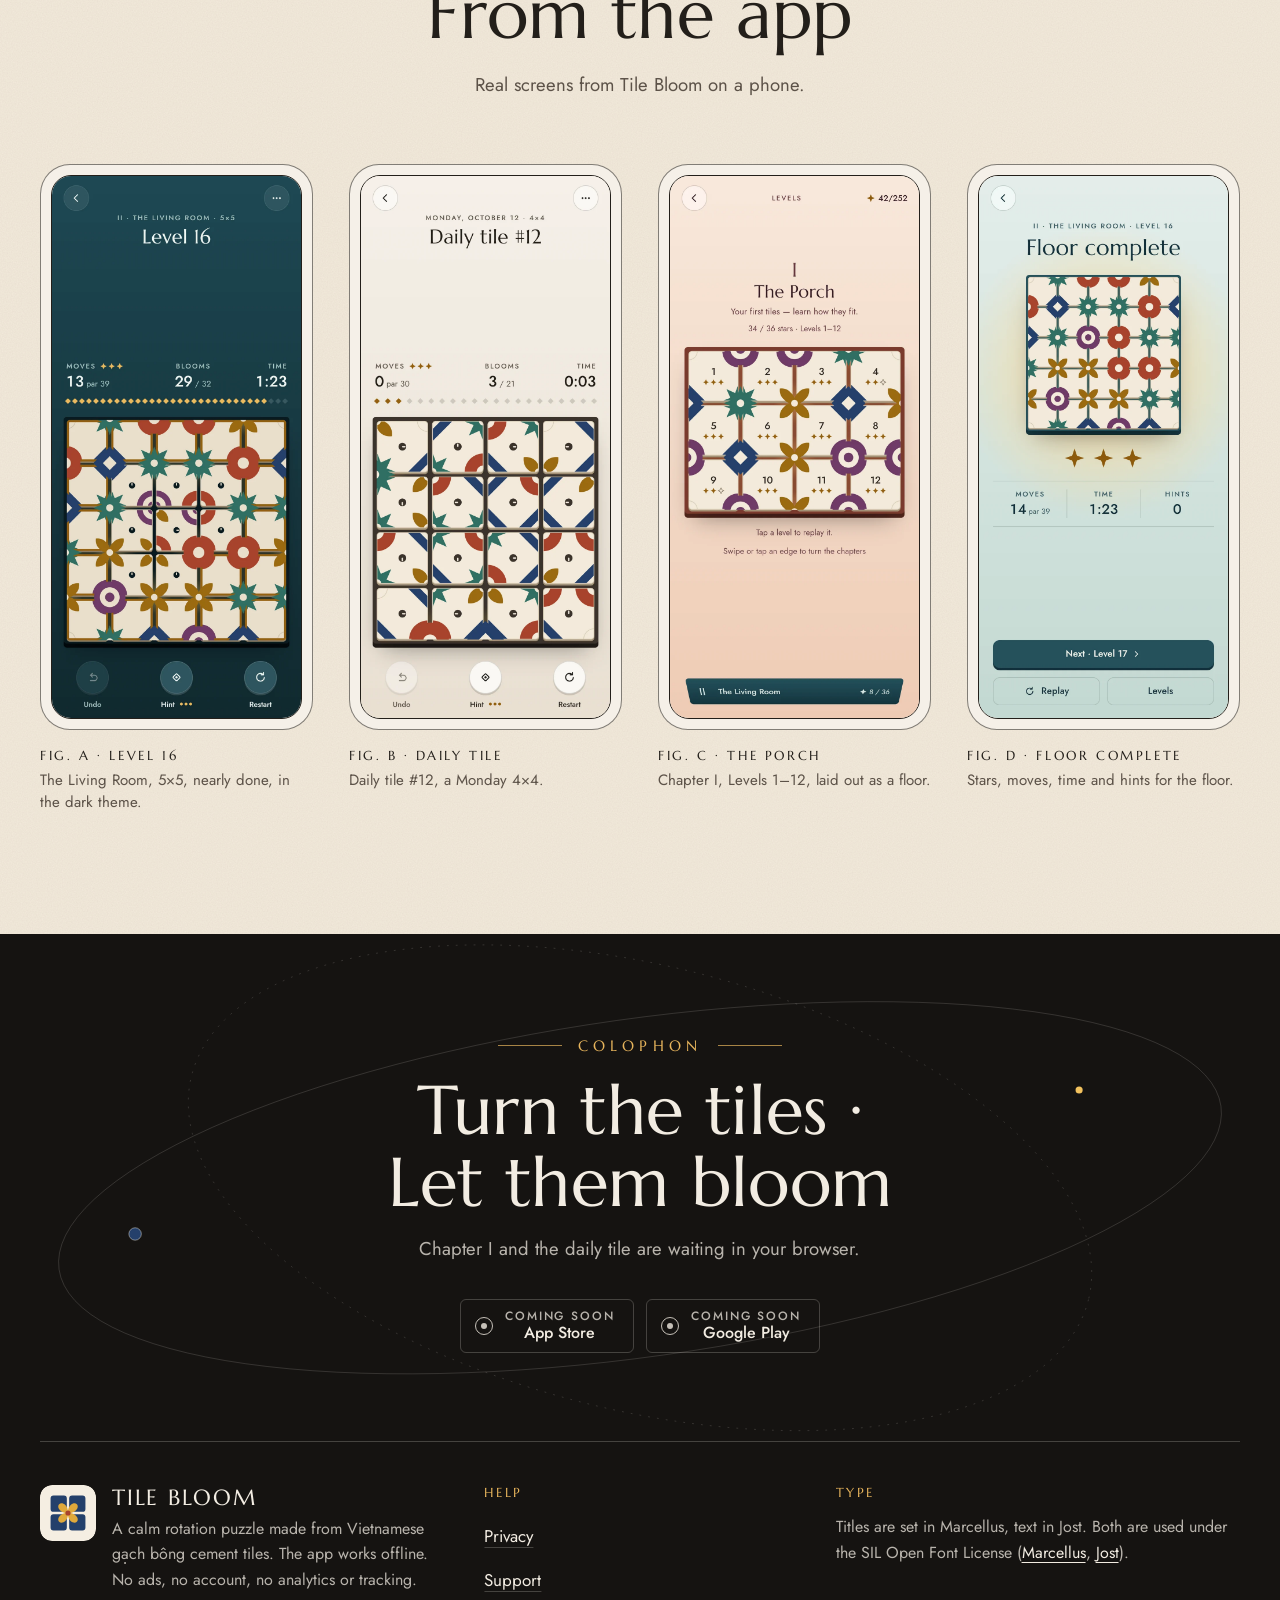
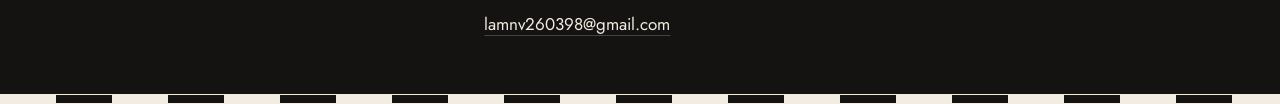
==== commit 13b3e5d7: "feat: remove the Play in your browser buttons from the landing page Co-Authored-By: Claude Opus 5.5 " ====
--- a/index.html
+++ b/index.html
@@ -100,8 +100,6 @@
         <p class="tagline">Turn the tiles · Let them bloom</p>
         <p class="promise">A calm rotation puzzle made from Vietnamese <span class="vi"><span class="sr">gạch bông</span><span aria-hidden="true">g<span class="db">a</span>ch bông</span></span> cement tiles. One tap turns a tile; four matching corners make a flower bloom.</p>
         <div class="cta-row">
-          <a class="btn btn-blue" href="play/">Play in your browser
-            <svg viewBox="0 0 24 24" aria-hidden="true"><path d="M3 12h16M13 6l6 6-6 6" fill="none" stroke="currentColor" stroke-width="1.7"/></svg></a>
           <span class="cta-note">Chapter I and the daily tile are free. No ads, no account.</span>
         </div>
       </div>
@@ -288,8 +286,6 @@
     <h2><span class="nb">Turn the tiles ·</span> <span class="nb">Let them bloom</span></h2>
     <p class="lede">Chapter I and the daily tile are waiting in your browser.</p>
     <div class="close-actions">
-      <a class="btn btn-cream" href="play/">Play in your browser
-        <svg viewBox="0 0 24 24" aria-hidden="true"><path d="M3 12h16M13 6l6 6-6 6" fill="none" stroke="currentColor" stroke-width="1.7"/></svg></a>
       <div class="stores">
         <span class="badge"><span class="orb" aria-hidden="true"></span><span><small>Coming soon</small><b>App Store</b></span></span>
         <span class="badge"><span class="orb" aria-hidden="true"></span><span><small>Coming soon</small><b>Google Play</b></span></span>
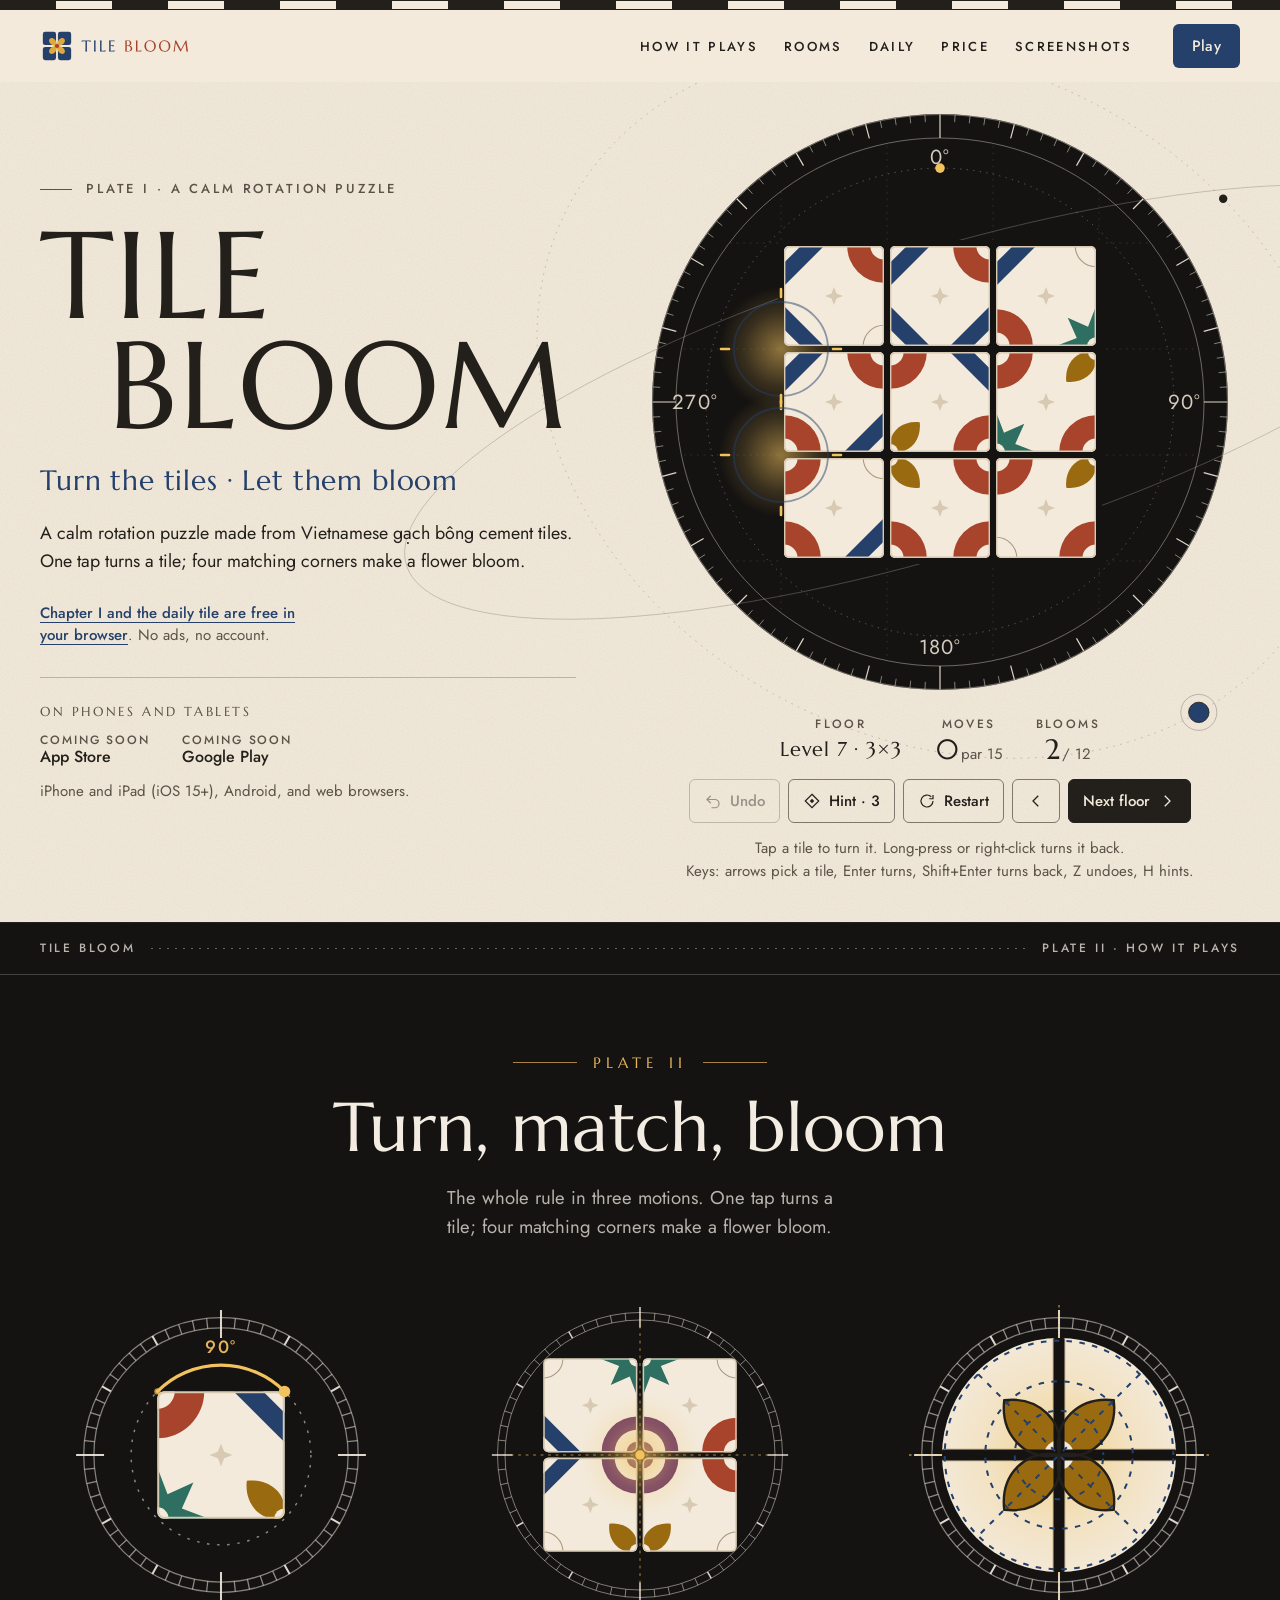
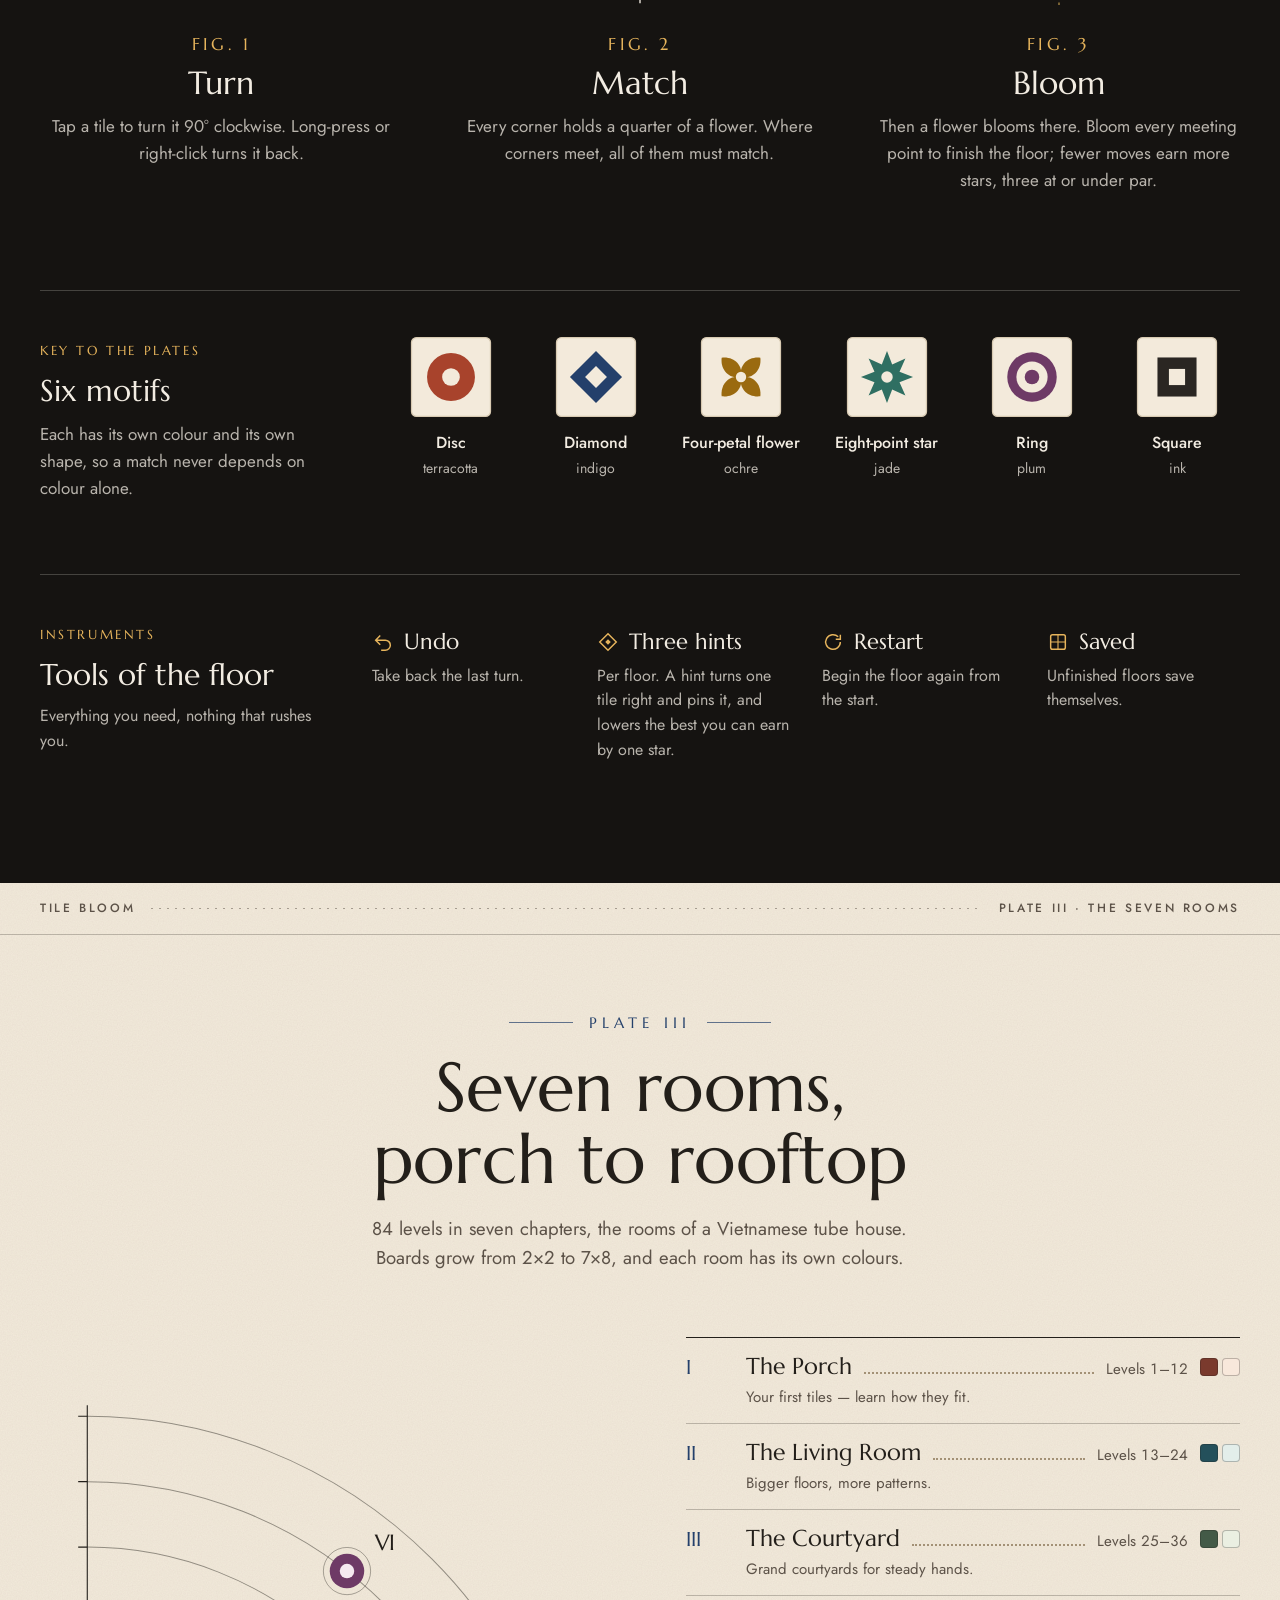
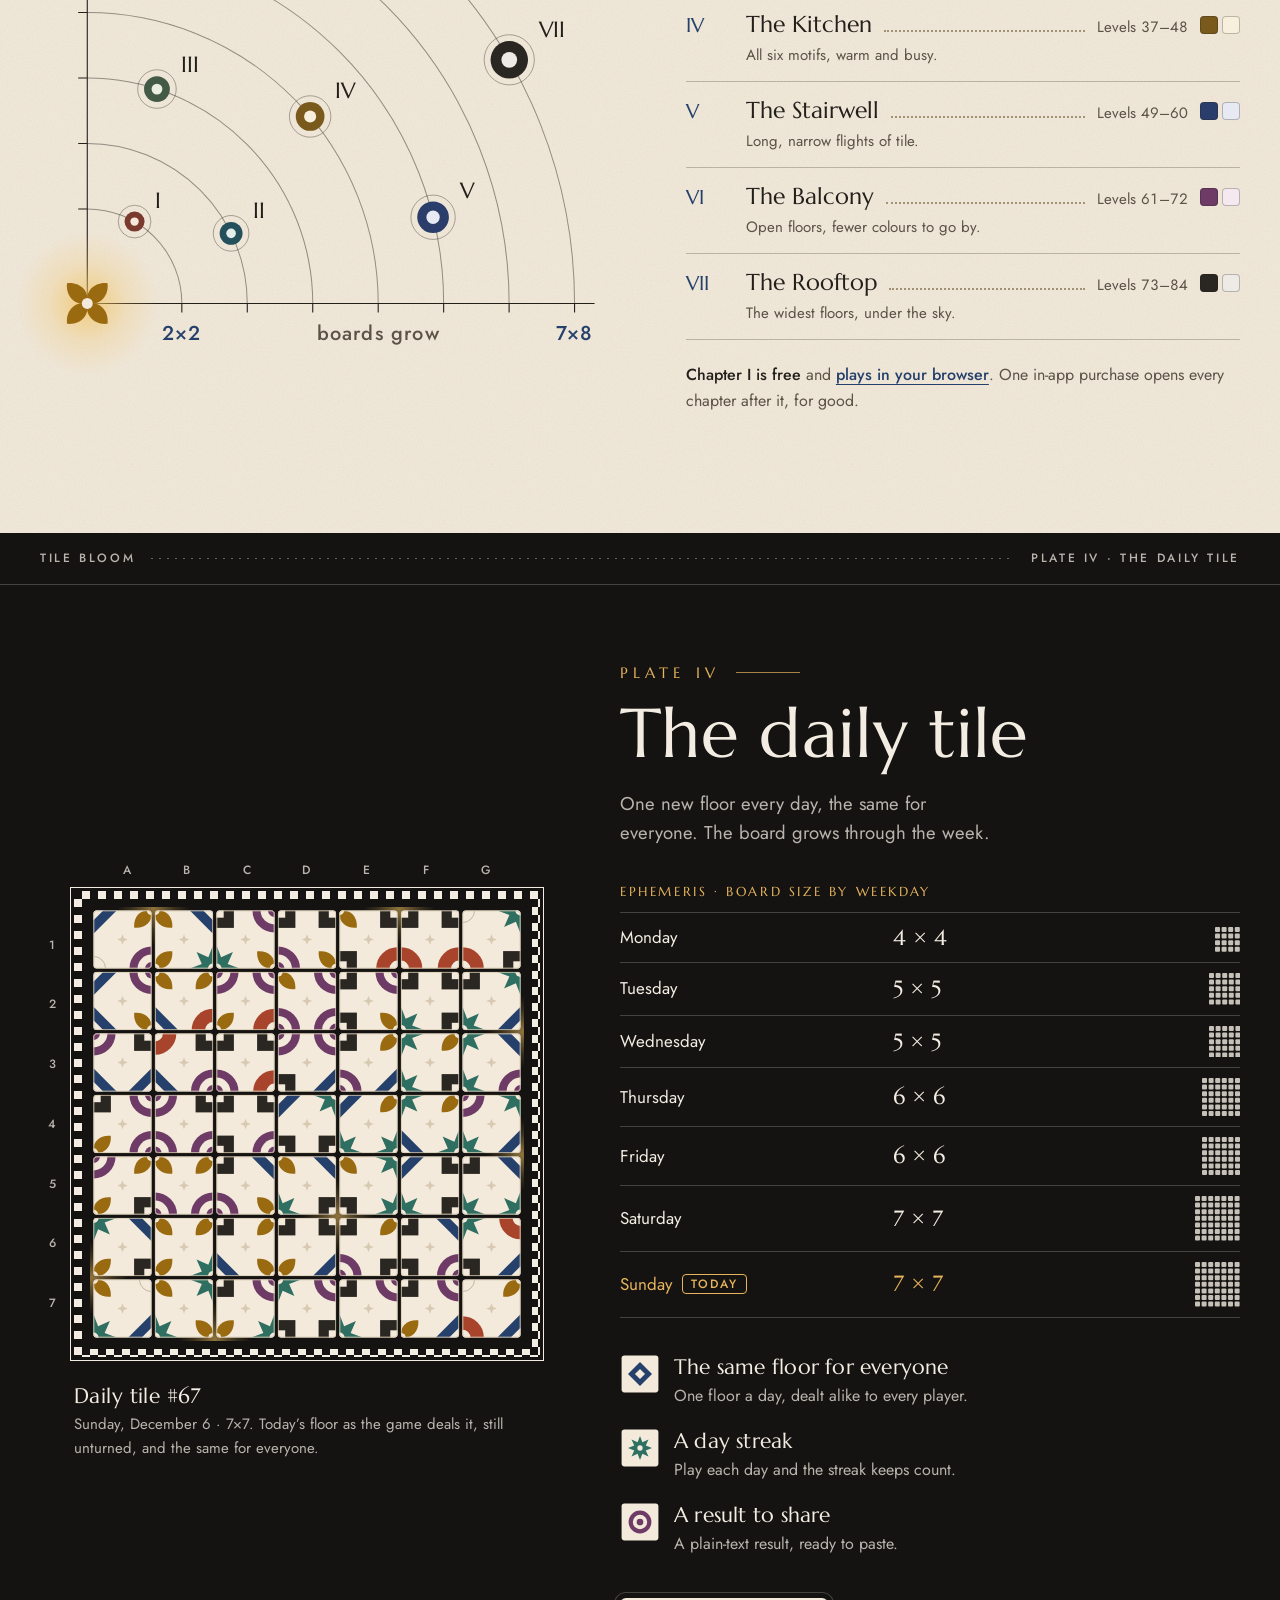
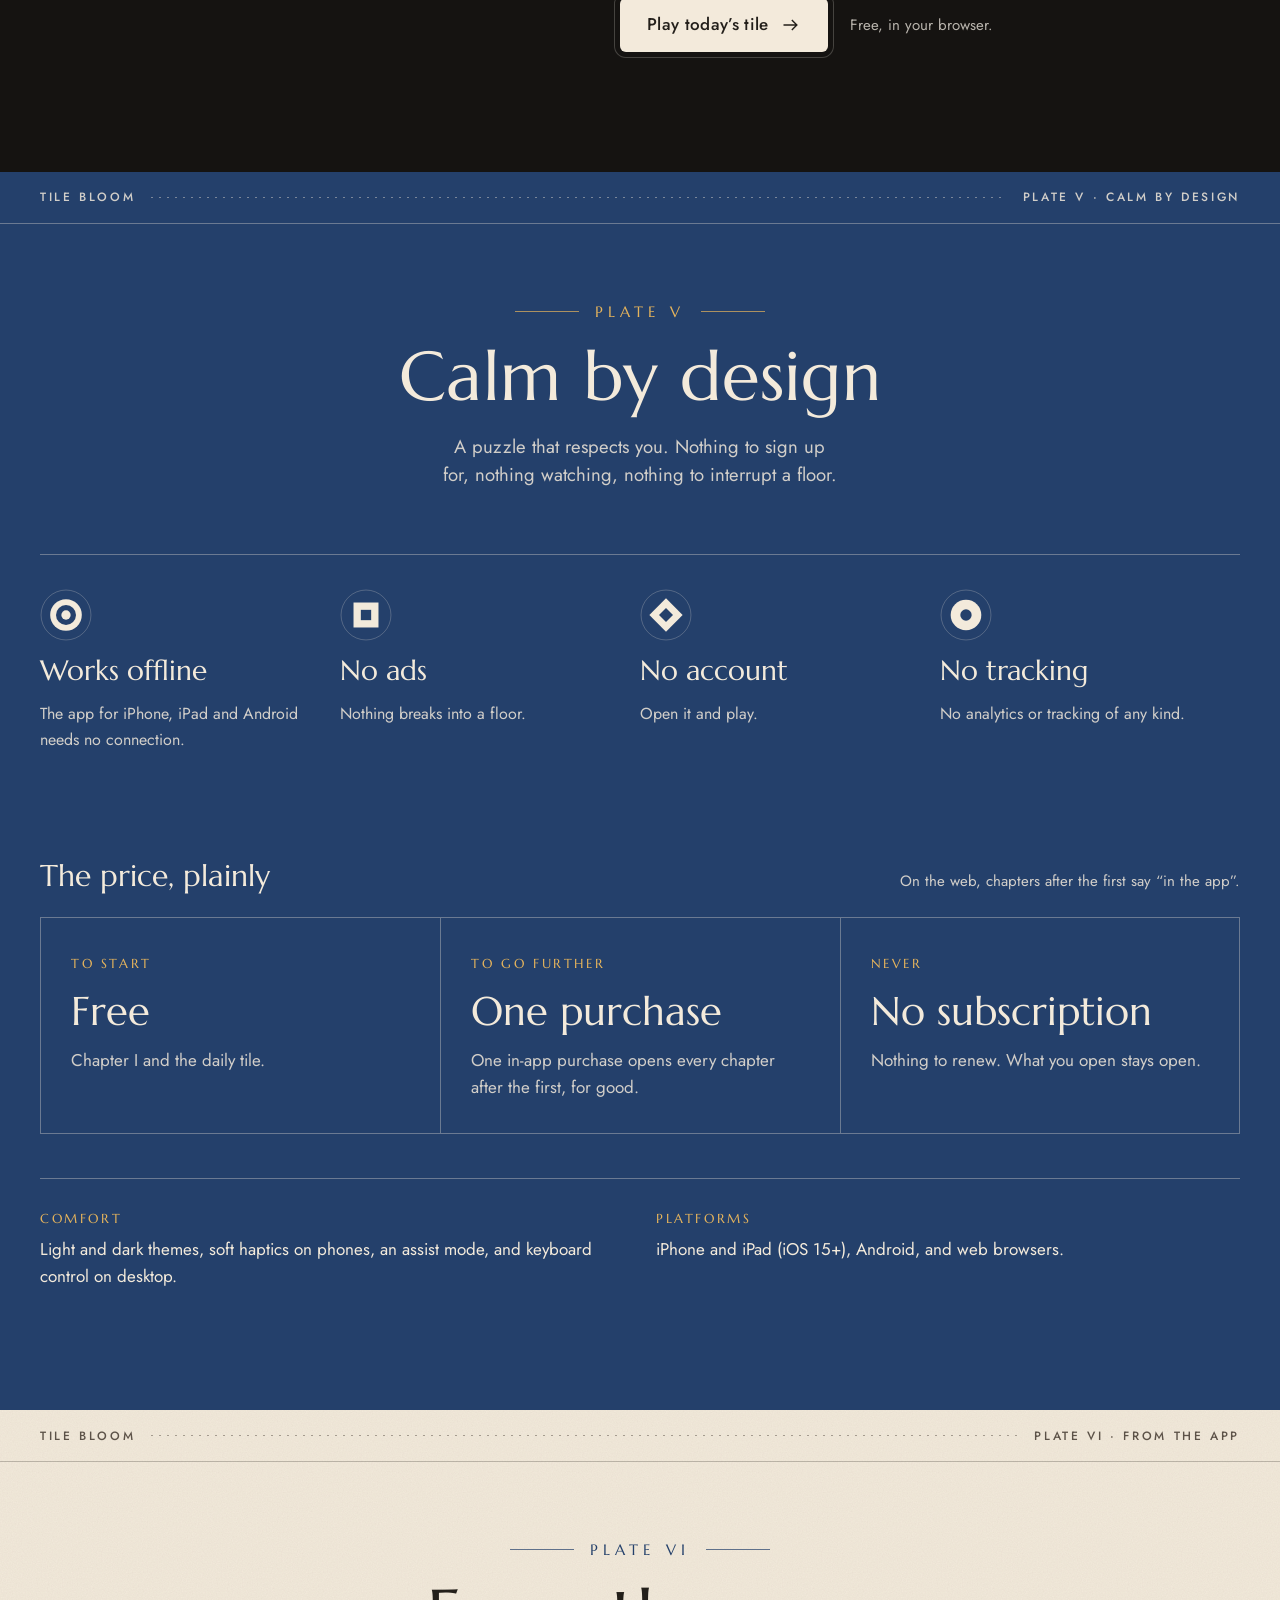
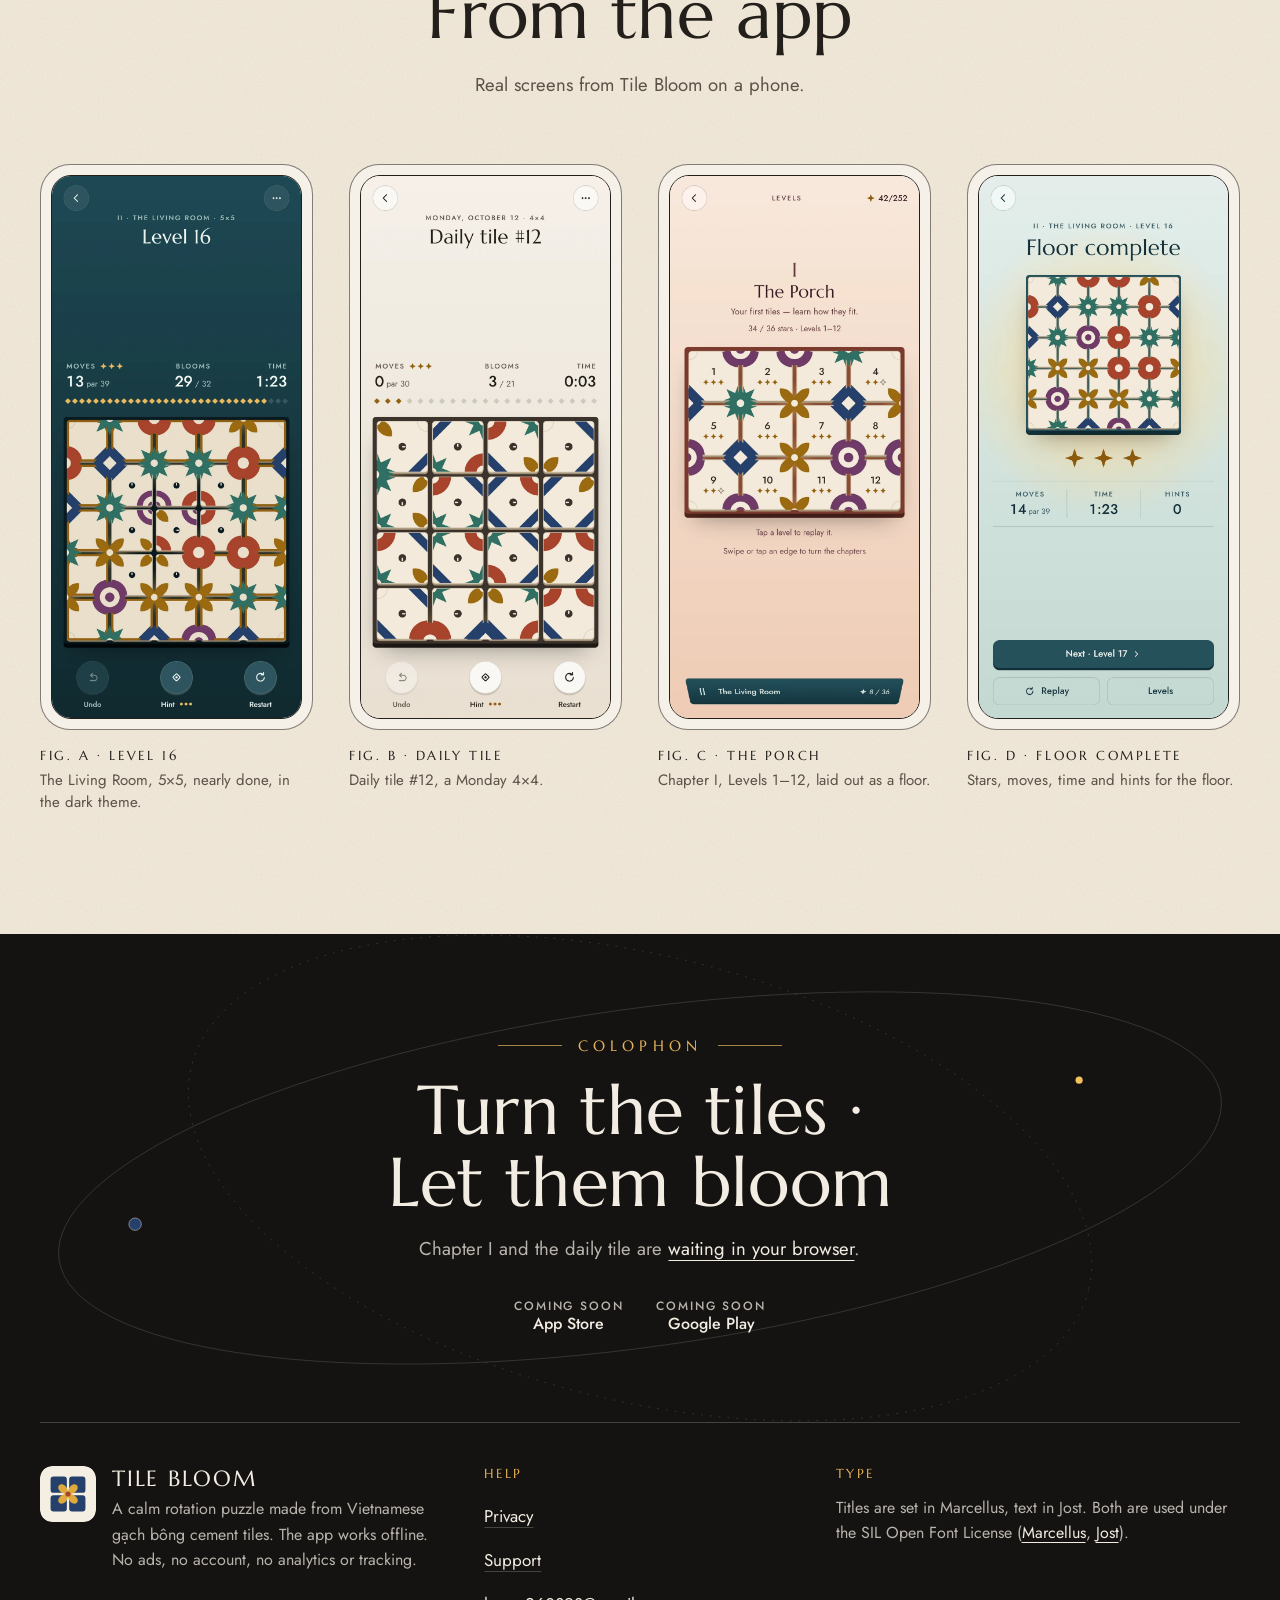
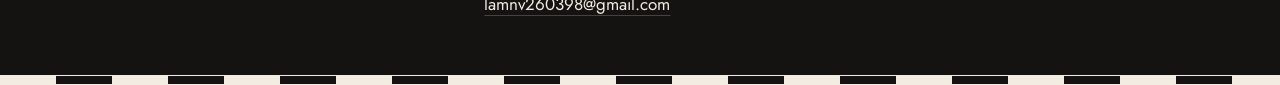
==== commit 1f9d63d1: "fix(landing): restore paths to the browser game and improve usability - Turn existing "in your brows" ====
--- a/index.html
+++ b/index.html
@@ -82,8 +82,8 @@
       <a href="#plays">How it plays</a>
       <a href="#rooms">Rooms</a>
       <a href="#daily">Daily</a>
-      <a href="#calm">Calm</a>
-      <a href="#screens">Screens</a>
+      <a href="#calm">Price</a>
+      <a href="#screens">Screenshots</a>
     </nav>
     <a class="btn btn-blue btn-sm" href="play/">Play</a>
   </div>
@@ -100,7 +100,7 @@
         <p class="tagline">Turn the tiles · Let them bloom</p>
         <p class="promise">A calm rotation puzzle made from Vietnamese <span class="vi"><span class="sr">gạch bông</span><span aria-hidden="true">g<span class="db">a</span>ch bông</span></span> cement tiles. One tap turns a tile; four matching corners make a flower bloom.</p>
         <div class="cta-row">
-          <span class="cta-note">Chapter I and the daily tile are free. No ads, no account.</span>
+          <span class="cta-note"><a href="play/">Chapter I and the daily tile are free in your browser</a>. No ads, no account.</span>
         </div>
       </div>
       <div class="stores-wrap">
@@ -193,7 +193,7 @@
     <div class="orrery rv" id="orrery"></div>
     <div class="rv">
       <ol class="index" id="index"></ol>
-      <p class="rooms-note"><b>Chapter I is free</b> and plays in your browser. One in-app purchase opens every chapter after it, for good.</p>
+      <p class="rooms-note"><b>Chapter I is free</b> and <a href="play/">plays in your browser</a>. One in-app purchase opens every chapter after it, for good.</p>
     </div>
   </div>
 </section>
@@ -284,7 +284,7 @@
     </svg>
     <p class="plate-no">Colophon</p>
     <h2><span class="nb">Turn the tiles ·</span> <span class="nb">Let them bloom</span></h2>
-    <p class="lede">Chapter I and the daily tile are waiting in your browser.</p>
+    <p class="lede">Chapter I and the daily tile are <a href="play/">waiting in your browser</a>.</p>
     <div class="close-actions">
       <div class="stores">
         <span class="badge"><span class="orb" aria-hidden="true"></span><span><small>Coming soon</small><b>App Store</b></span></span>
--- a/assets/css/site.css
+++ b/assets/css/site.css
@@ -53,13 +53,12 @@
 .btn-sm{min-height:44px;padding:0 18px;font-size:15px}
 
 /* ---------- coming-soon badges: honest text, not store artwork */
-.stores{display:flex;flex-wrap:wrap;align-items:center;gap:12px}
-.badge{display:inline-flex;align-items:center;gap:12px;min-height:54px;padding:6px 18px 6px 14px;border:1px solid var(--hair-strong);border-radius:6px;color:var(--ink);background:transparent}
-.badge .orb{width:18px;height:18px;border-radius:50%;border:1px solid currentColor;position:relative;flex:none;opacity:.8}
-.badge .orb::after{content:"";position:absolute;inset:5px;border-radius:50%;background:currentColor}
+.stores{display:flex;flex-wrap:wrap;align-items:center;gap:12px 32px}
+.badge{display:inline-flex;align-items:center;gap:12px;padding:0;color:var(--ink);background:transparent}
+.badge .orb{display:none}
 .badge small{display:block;font:500 12px/1.2 var(--sans);letter-spacing:.16em;text-transform:uppercase;color:var(--muted)}
 .badge b{display:block;font:500 16px/1.25 var(--sans)}
-.night .badge,.cobalt .badge{color:var(--on-night);border-color:var(--hair-night)}
+.night .badge,.cobalt .badge{color:var(--on-night)}
 .night .badge small{color:var(--on-night-2)}
 
 /* ---------- masthead */
@@ -107,6 +106,7 @@
 .promise{margin:0;max-width:31em;font-size:clamp(17px,1.4vw,20px);line-height:1.55}
 .cta-row{display:flex;flex-wrap:wrap;align-items:center;gap:16px 24px;margin-top:6px}
 .cta-note{font-size:15px;line-height:1.45;color:var(--muted);max-width:17em}
+.cta-note a,.rooms-note a{color:var(--cobalt);font-weight:500;text-underline-offset:4px}
 .stores-wrap{display:flex;flex-direction:column;gap:12px;padding-top:26px;border-top:1px solid var(--hair)}
 .stores-wrap .cap{font-size:13px;color:var(--muted)}
 .platforms{margin:0;font-size:15px;color:var(--muted)}
@@ -328,6 +328,7 @@
 .close h2{margin:22px auto 16px;max-width:14em}
 .nb{display:inline-block}
 .close .lede{margin-bottom:36px}
+.close .lede a{color:var(--on-night);text-underline-offset:5px}
 .close-actions{display:flex;flex-direction:column;align-items:center;gap:22px}
 .close-orbits{position:absolute;inset:0;width:100%;height:100%;pointer-events:none}
 .close-orbits ellipse{fill:none;stroke:var(--on-night);stroke-opacity:.16;stroke-width:1}
@@ -355,6 +356,9 @@
 @media (max-width:900px){
   :root{--gutter:16px}
   body{font-size:16px}
+  /* the nav is hidden here, so the slim header (logo + Play) stays in reach */
+  html{scroll-padding-top:62px}
+  .mast{position:sticky;top:0;z-index:20;border-bottom:1px solid var(--hair)}
   .mast-in{height:62px}
   .brand img{height:30px}
   .nav{display:none}
@@ -367,8 +371,8 @@
   .sphere{width:100%;min-width:0}
   h1 .l2{padding-left:.5em}
   .cta-note{max-width:none}
-  .stores{flex-wrap:nowrap;gap:10px}
-  .stores .badge{flex:1 1 0;min-width:0;padding:6px 12px 6px 12px;gap:10px}
+  .stores{flex-wrap:nowrap;gap:10px 28px}
+  .stores .badge{flex:1 1 0;min-width:0;gap:10px}
   .readout{gap:10px 26px}
   .runhead .hide-sm{display:none}
   .sec{padding-bottom:80px}
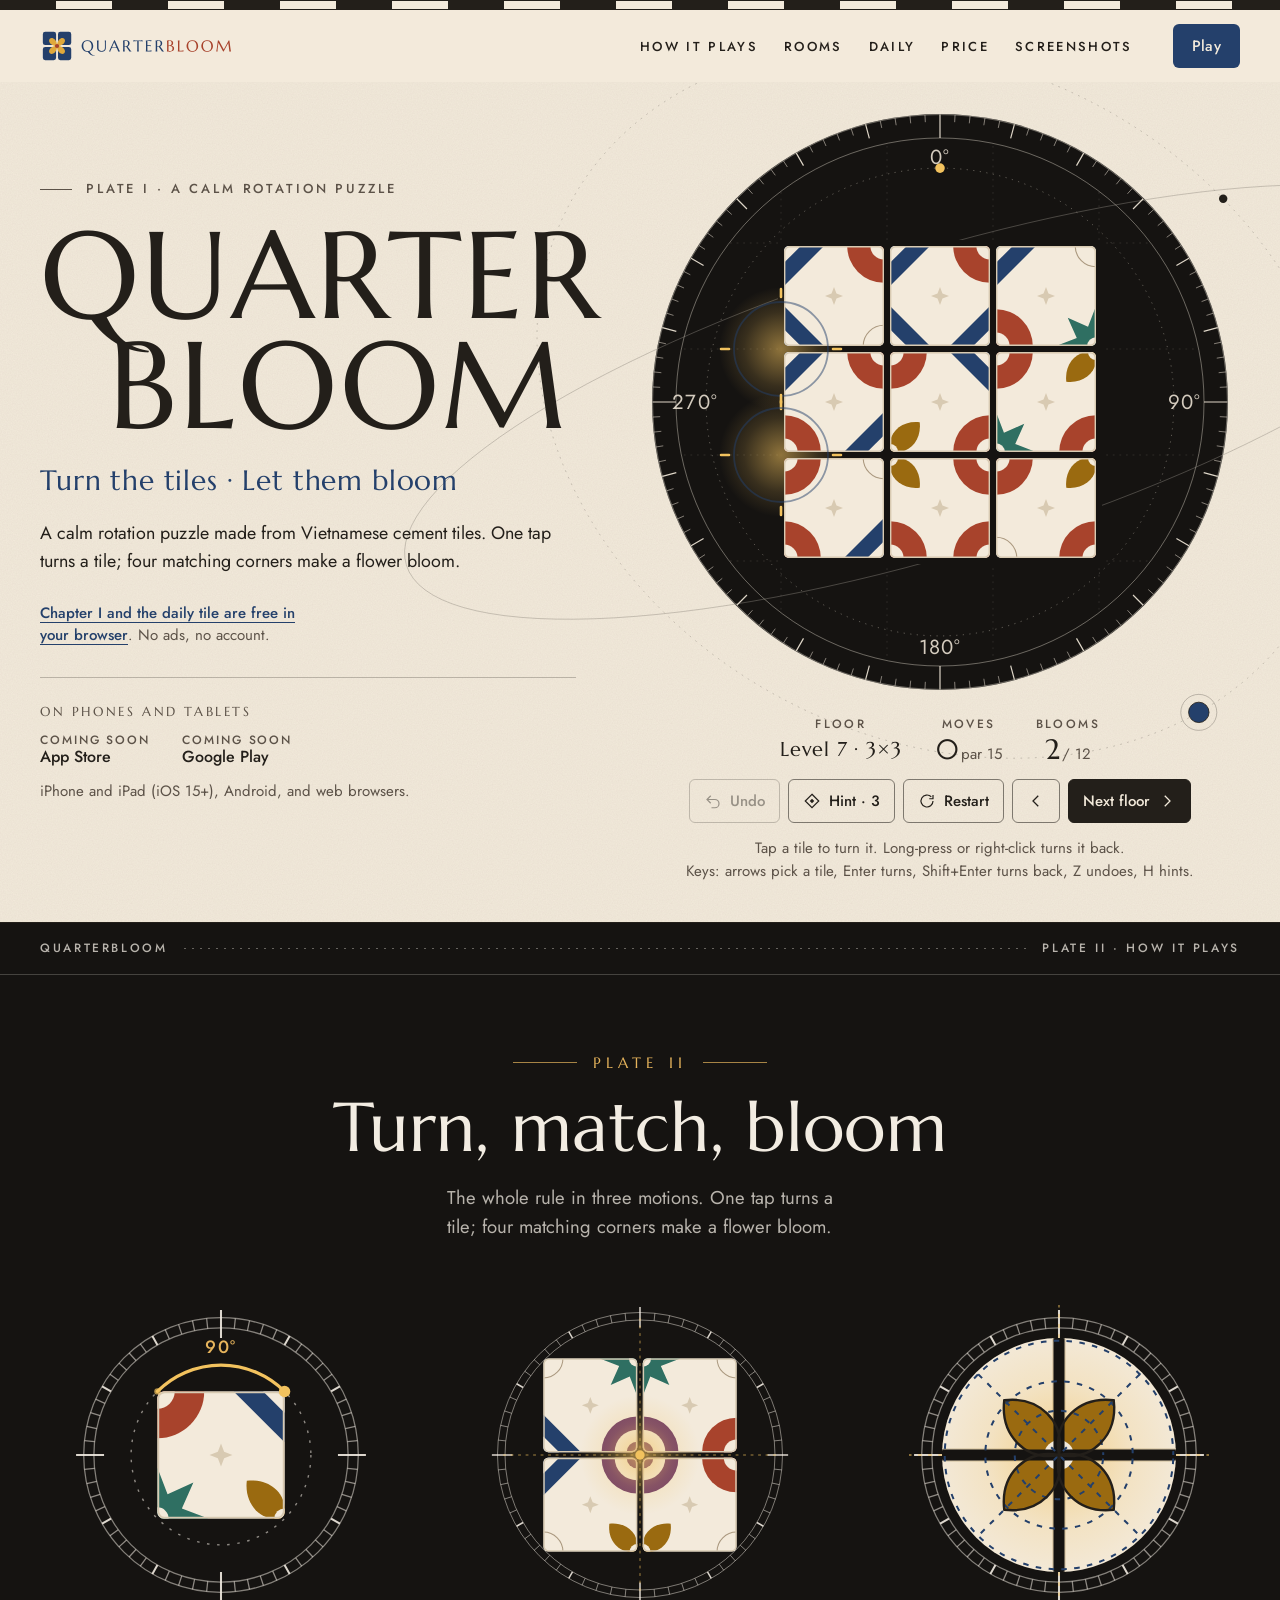
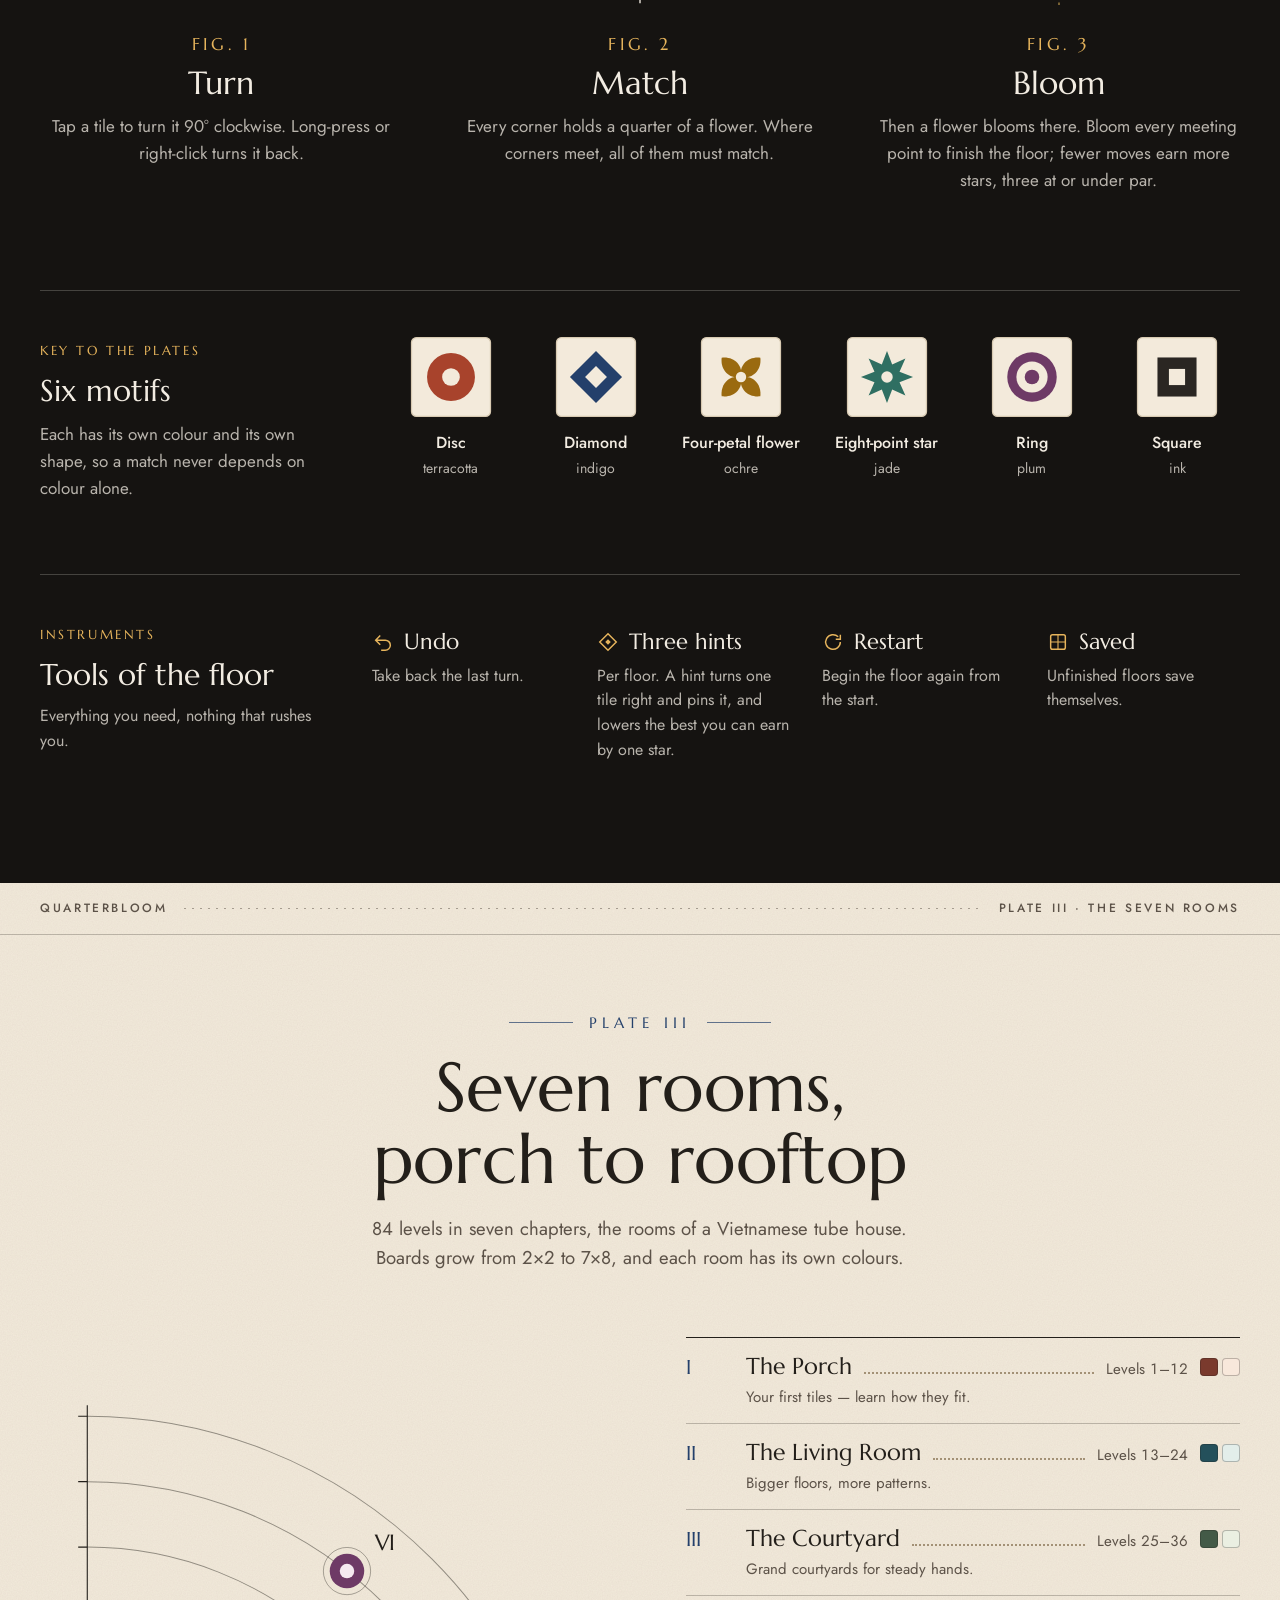
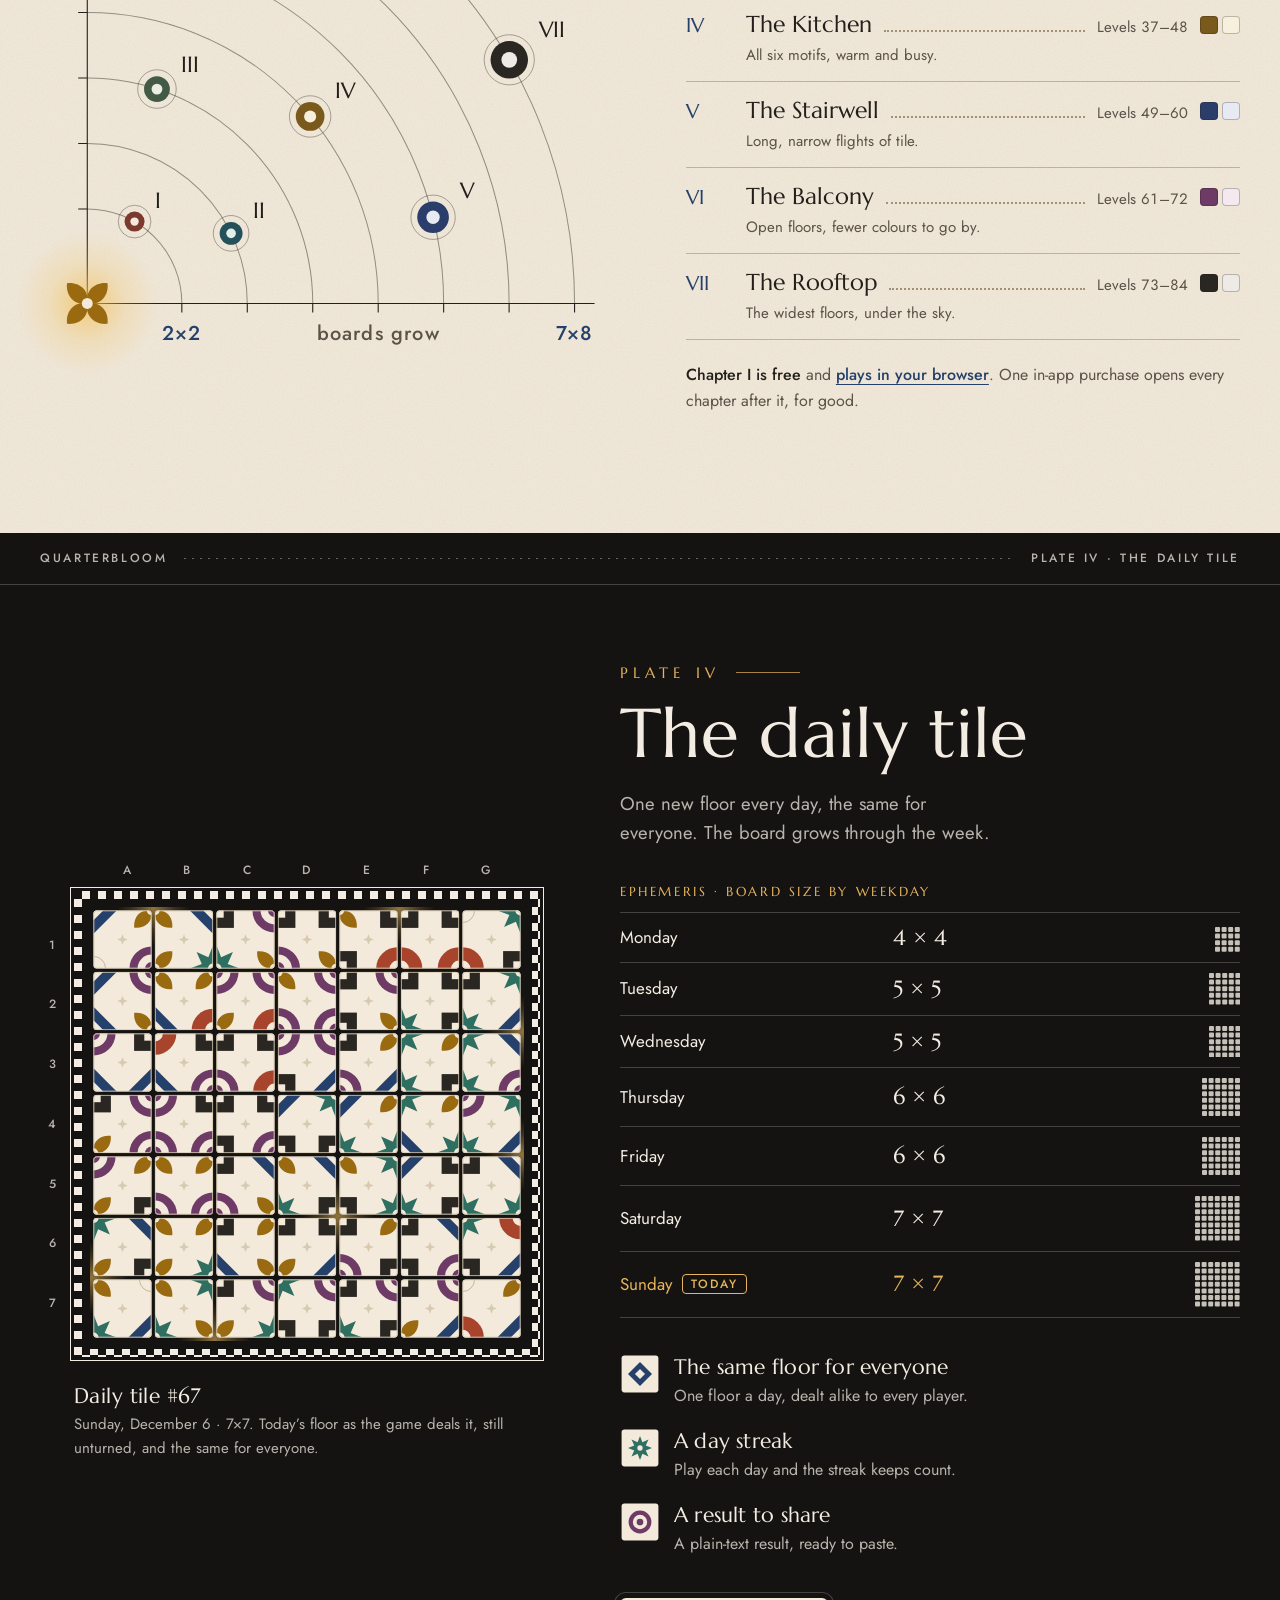
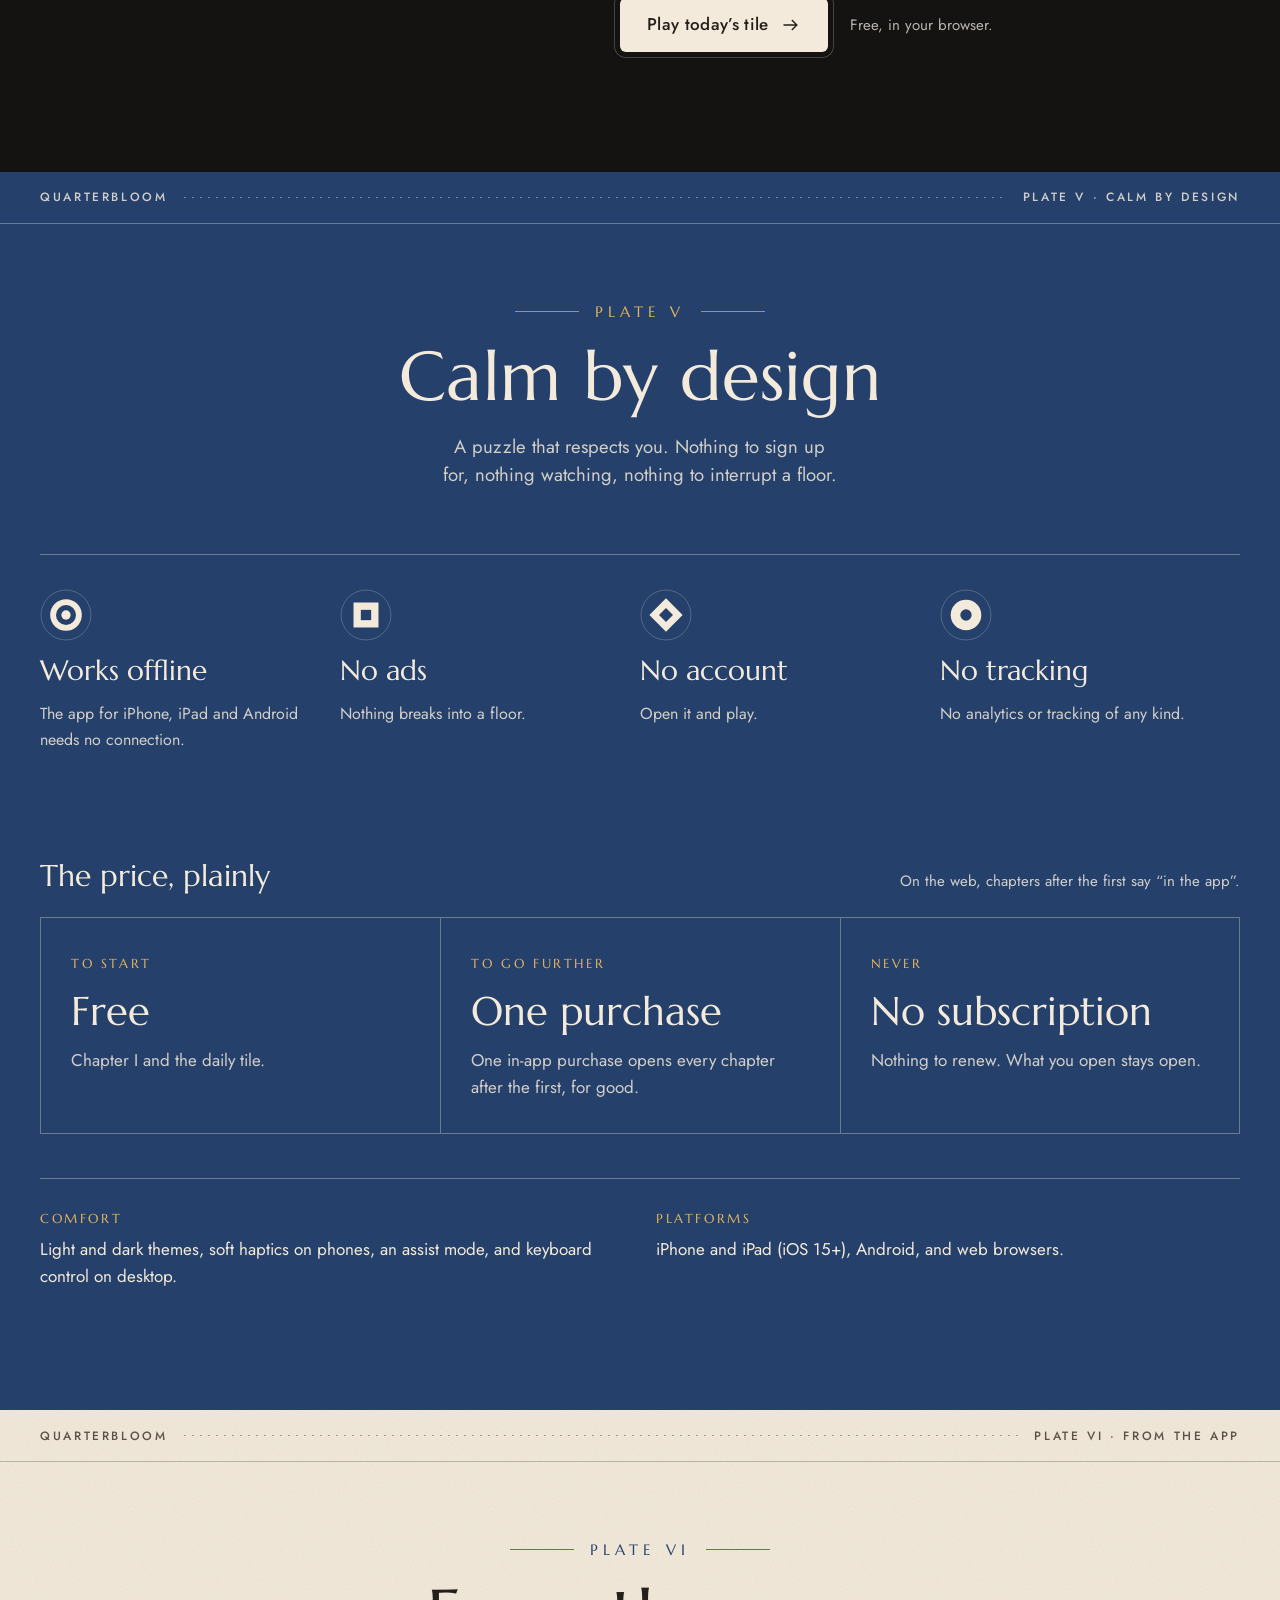
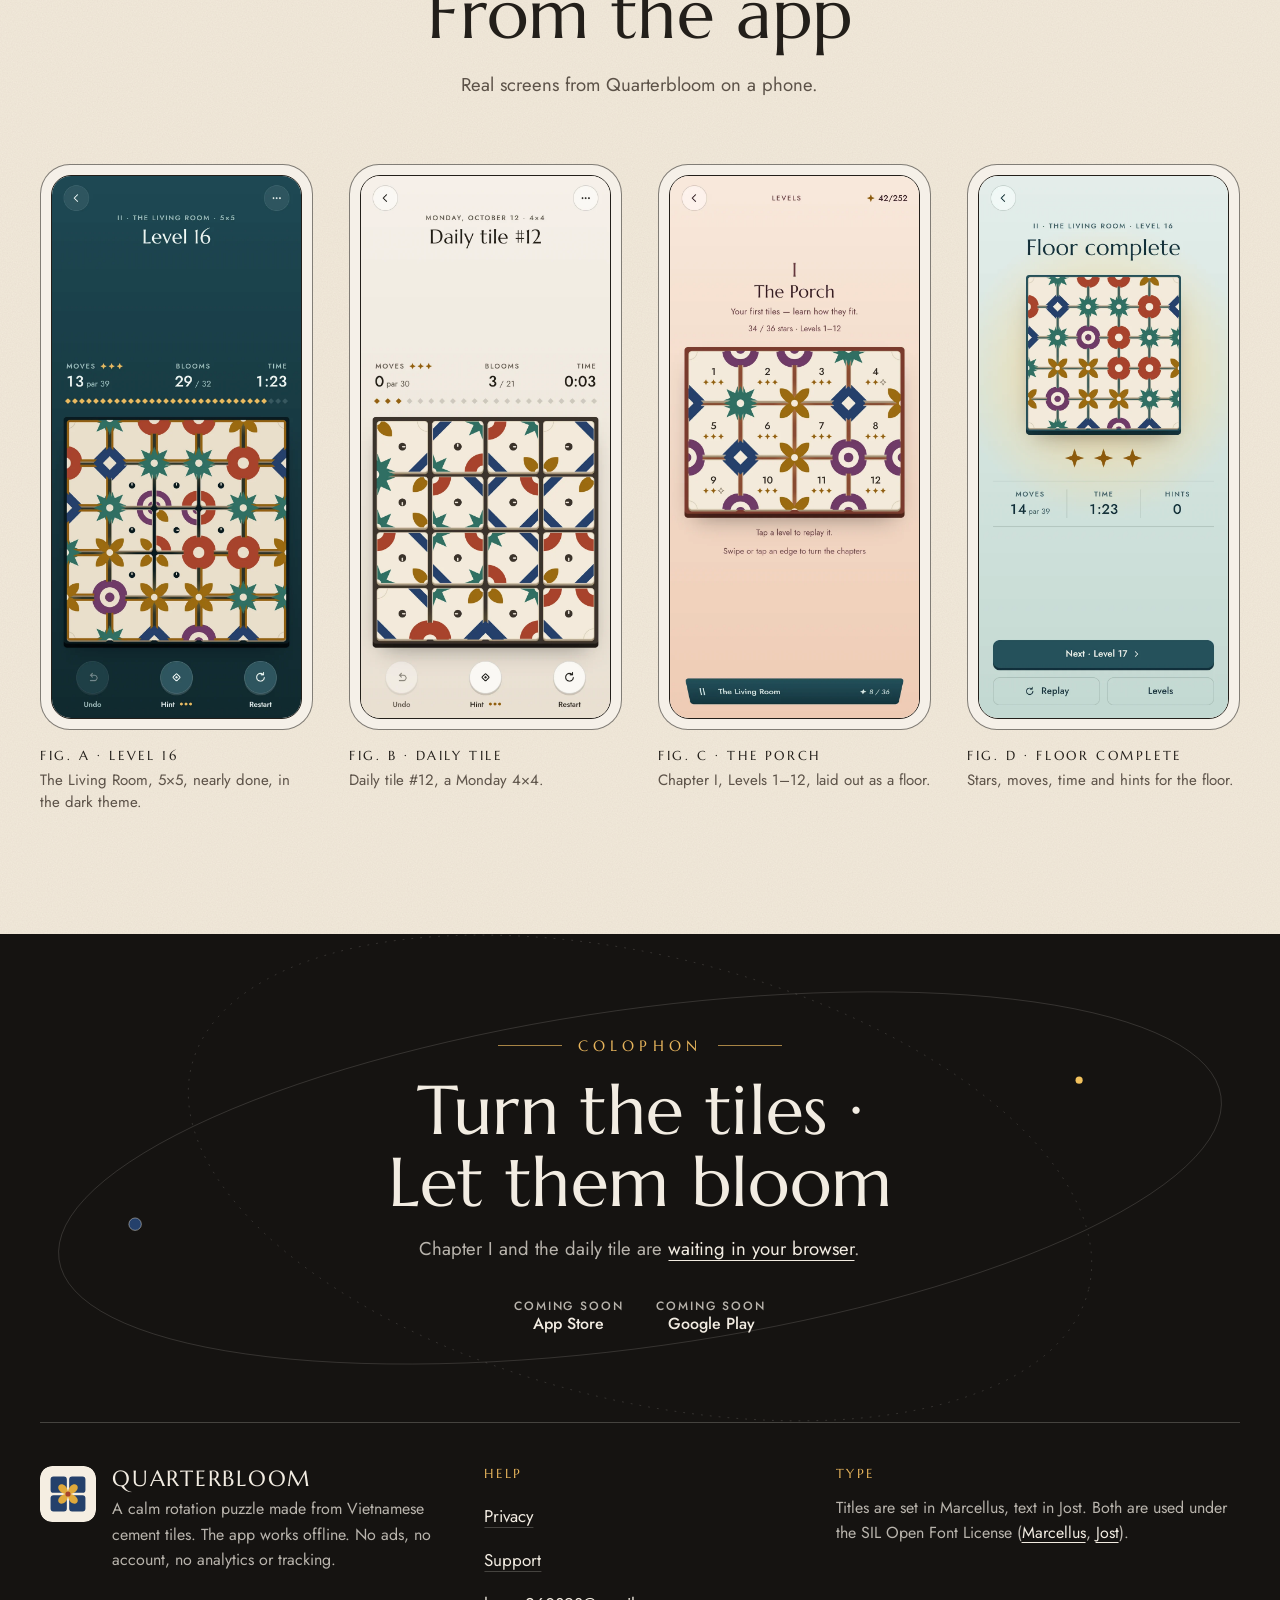
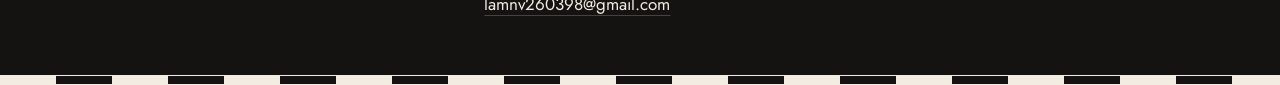
==== commit 2e40a7c0: "feat: rename the site to Quarterbloom The game is now Quarterbloom ("Tile Bloom" is taken on the App" ====
--- a/index.html
+++ b/index.html
@@ -4,28 +4,28 @@
 <meta charset="utf-8">
 <meta name="viewport" content="width=device-width, initial-scale=1">
 <!--
-  Tile Bloom landing page. Direction A, "the star atlas": web style #7 "Cosmic Retro-Futurism"
+  Quarterbloom landing page. Direction A, "the star atlas": web style #7 "Cosmic Retro-Futurism"
   read as a 1930s cement-tile pattern catalogue crossed with a star atlas (numbered plates,
   running heads, figure captions, neat lines). Chosen by the owner on 2026-10-12.
   Form comes from the meeting point: grout lines become the atlas graticule, the quarter turn an
-  orbit, every bloom a charted star. Plate I is a real floor (assets/js/tile-bloom-engine.js).
+  orbit, every bloom a charted star. Plate I is a real floor (assets/js/quarterbloom-engine.js).
   Colours are the app's own; fonts are self-hosted; the page makes no third-party requests.
 -->
-<title>Tile Bloom · Turn the tiles, let them bloom</title>
-<meta name="description" content="Tile Bloom is a calm rotation puzzle made from Vietnamese gạch bông cement tiles. One tap turns a tile; four matching corners make a flower bloom. 84 floors in seven rooms and a daily tile. Play Chapter I free in your browser.">
-<link rel="canonical" href="https://nguyenvanlamm.github.io/tile-bloom-site/">
+<title>Quarterbloom · Turn the tiles, let them bloom</title>
+<meta name="description" content="Quarterbloom is a calm rotation puzzle made from Vietnamese cement tiles. Turn tiles, match corners, make flowers bloom. Play Chapter I free.">
+<link rel="canonical" href="https://nguyenvanlamm.github.io/quarterbloom-site/">
 <link rel="alternate" type="text/markdown" href="index.html.md">
 <link rel="describedby" href="llms.txt">
 <meta name="theme-color" content="#F3EADB">
 <meta property="og:type" content="website">
-<meta property="og:site_name" content="Tile Bloom">
-<meta property="og:url" content="https://nguyenvanlamm.github.io/tile-bloom-site/">
-<meta property="og:title" content="Tile Bloom · Turn the tiles, let them bloom">
+<meta property="og:site_name" content="Quarterbloom">
+<meta property="og:url" content="https://nguyenvanlamm.github.io/quarterbloom-site/">
+<meta property="og:title" content="Quarterbloom · Turn the tiles, let them bloom">
 <meta property="og:description" content="A calm rotation puzzle made from Vietnamese cement tiles. Play Chapter I and the daily tile free in your browser.">
-<meta property="og:image" content="https://nguyenvanlamm.github.io/tile-bloom-site/assets/img/share-card.jpg">
+<meta property="og:image" content="https://nguyenvanlamm.github.io/quarterbloom-site/assets/img/share-card.jpg">
 <meta property="og:image:width" content="1200">
 <meta property="og:image:height" content="630">
-<meta property="og:image:alt" content="Tile Bloom: Turn the tiles, let them bloom. A floor of cream cement tiles with flowers blooming where the corners meet, set in a star-chart disc.">
+<meta property="og:image:alt" content="Quarterbloom: Turn the tiles, let them bloom. A floor of cream cement tiles with flowers blooming where the corners meet, set in a star-chart disc.">
 <meta name="twitter:card" content="summary_large_image">
 <!-- Once the app is live, add the Safari Smart App Banner:
 <meta name="apple-itunes-app" content="app-id=XXXXXXXXXX"> -->
@@ -40,34 +40,34 @@
   "@graph": [
     {
       "@type": "WebSite",
-      "@id": "https://nguyenvanlamm.github.io/tile-bloom-site/#website",
-      "url": "https://nguyenvanlamm.github.io/tile-bloom-site/",
-      "name": "Tile Bloom",
+      "@id": "https://nguyenvanlamm.github.io/quarterbloom-site/#website",
+      "url": "https://nguyenvanlamm.github.io/quarterbloom-site/",
+      "name": "Quarterbloom",
       "inLanguage": "en",
-      "about": { "@id": "https://nguyenvanlamm.github.io/tile-bloom-site/#game" }
+      "about": { "@id": "https://nguyenvanlamm.github.io/quarterbloom-site/#game" }
     },
     {
       "@type": ["VideoGame", "SoftwareApplication"],
-      "@id": "https://nguyenvanlamm.github.io/tile-bloom-site/#game",
-      "name": "Tile Bloom",
-      "url": "https://nguyenvanlamm.github.io/tile-bloom-site/",
-      "description": "A calm rotation puzzle made from Vietnamese gạch bông cement tiles. Tap a tile to turn it; when all the corners that meet at a point match, a flower blooms there. 84 levels in seven chapters and a daily tile. The app works offline, with no ads, no account and no tracking.",
+      "@id": "https://nguyenvanlamm.github.io/quarterbloom-site/#game",
+      "name": "Quarterbloom",
+      "url": "https://nguyenvanlamm.github.io/quarterbloom-site/",
+      "description": "A calm rotation puzzle made from Vietnamese cement tiles. Tap a tile to turn it; when all the corners that meet at a point match, a flower blooms there. 84 levels in seven chapters and a daily tile. The app works offline, with no ads, no account and no tracking.",
       "applicationCategory": "GameApplication",
       "applicationSubCategory": "Puzzle",
       "genre": "Puzzle",
-      "gamePlatform": ["iOS", "Android", "Web browser"],
-      "operatingSystem": "iOS 15.0 or later, Android, web browsers",
+      "gamePlatform": ["Web browser"],
+      "operatingSystem": "Web browsers",
       "playMode": "SinglePlayer",
       "inLanguage": "en",
-      "image": "https://nguyenvanlamm.github.io/tile-bloom-site/assets/img/icon-512.png",
+      "image": "https://nguyenvanlamm.github.io/quarterbloom-site/assets/img/icon-512.png",
       "screenshot": [
-        "https://nguyenvanlamm.github.io/tile-bloom-site/assets/img/ui-game-bloomed-dark.webp",
-        "https://nguyenvanlamm.github.io/tile-bloom-site/assets/img/ui-daily-light.webp",
-        "https://nguyenvanlamm.github.io/tile-bloom-site/assets/img/ui-levels-porch.webp",
-        "https://nguyenvanlamm.github.io/tile-bloom-site/assets/img/ui-win-light.webp"
+        "https://nguyenvanlamm.github.io/quarterbloom-site/assets/img/ui-game-bloomed-dark.webp",
+        "https://nguyenvanlamm.github.io/quarterbloom-site/assets/img/ui-daily-light.webp",
+        "https://nguyenvanlamm.github.io/quarterbloom-site/assets/img/ui-levels-porch.webp",
+        "https://nguyenvanlamm.github.io/quarterbloom-site/assets/img/ui-win-light.webp"
       ],
-      "offers": { "@type": "Offer", "price": "0", "priceCurrency": "USD", "description": "Chapter I and the daily tile are free. One in-app purchase opens every chapter after the first." },
-      "potentialAction": { "@type": "PlayAction", "target": "https://nguyenvanlamm.github.io/tile-bloom-site/play/" }
+      "offers": { "@type": "Offer", "price": "0", "priceCurrency": "USD", "url": "https://nguyenvanlamm.github.io/quarterbloom-site/play/", "description": "Chapter I and the daily tile are free. One in-app purchase opens every chapter after the first." },
+      "potentialAction": { "@type": "PlayAction", "target": "https://nguyenvanlamm.github.io/quarterbloom-site/play/" }
     }
   ]
 }
@@ -77,7 +77,7 @@
 <div class="neat" aria-hidden="true"></div>
 <header class="mast">
   <div class="wrap mast-in">
-    <a class="brand" href="#top" aria-label="Tile Bloom, back to top"><img src="assets/img/logo-full.svg" alt="Tile Bloom" width="151" height="34"></a>
+    <a class="brand" href="#top" aria-label="Quarterbloom, back to top"><img src="assets/img/logo-full.svg" alt="Quarterbloom" width="194" height="34"></a>
     <nav class="nav" aria-label="Sections">
       <a href="#plays">How it plays</a>
       <a href="#rooms">Rooms</a>
@@ -96,9 +96,9 @@
     <div class="hero-left">
       <div class="hero-copy">
         <p class="kicker">Plate I · A calm rotation puzzle</p>
-        <h1 id="h1"><span>Tile</span><span class="l2">Bloom</span></h1>
+        <h1 id="h1"><span>Quarter</span><span class="l2">bloom</span></h1>
         <p class="tagline">Turn the tiles · Let them bloom</p>
-        <p class="promise">A calm rotation puzzle made from Vietnamese <span class="vi"><span class="sr">gạch bông</span><span aria-hidden="true">g<span class="db">a</span>ch bông</span></span> cement tiles. One tap turns a tile; four matching corners make a flower bloom.</p>
+        <p class="promise">A calm rotation puzzle made from Vietnamese cement tiles. One tap turns a tile; four matching corners make a flower bloom.</p>
         <div class="cta-row">
           <span class="cta-note"><a href="play/">Chapter I and the daily tile are free in your browser</a>. No ads, no account.</span>
         </div>
@@ -141,7 +141,7 @@
 
 <!-- ===================================================== PLATE II -->
 <section class="sec night" id="plays" aria-labelledby="h-plays">
-  <div class="wrap runhead"><span>Tile Bloom</span><span class="mid hide-sm"></span><span>Plate II · How it plays</span></div>
+  <div class="wrap runhead"><span>Quarterbloom</span><span class="mid hide-sm"></span><span>Plate II · How it plays</span></div>
   <header class="sec-head">
     <p class="plate-no">Plate II</p>
     <h2 id="h-plays">Turn, match, bloom</h2>
@@ -183,7 +183,7 @@
 
 <!-- ===================================================== PLATE III -->
 <section class="sec paper" id="rooms" aria-labelledby="h-rooms">
-  <div class="wrap runhead"><span>Tile Bloom</span><span class="mid hide-sm"></span><span>Plate III · The seven rooms</span></div>
+  <div class="wrap runhead"><span>Quarterbloom</span><span class="mid hide-sm"></span><span>Plate III · The seven rooms</span></div>
   <header class="sec-head">
     <p class="plate-no">Plate III</p>
     <h2 id="h-rooms">Seven rooms, porch to rooftop</h2>
@@ -200,7 +200,7 @@
 
 <!-- ===================================================== PLATE IV -->
 <section class="sec night" id="daily" aria-labelledby="h-daily">
-  <div class="wrap runhead"><span>Tile Bloom</span><span class="mid hide-sm"></span><span>Plate IV · The daily tile</span></div>
+  <div class="wrap runhead"><span>Quarterbloom</span><span class="mid hide-sm"></span><span>Plate IV · The daily tile</span></div>
   <div class="wrap daily-grid" style="margin-top:80px">
     <div class="daily-head rv">
       <p class="plate-no">Plate IV</p>
@@ -230,7 +230,7 @@
 
 <!-- ===================================================== PLATE V -->
 <section class="sec cobalt" id="calm" aria-labelledby="h-calm">
-  <div class="wrap runhead"><span>Tile Bloom</span><span class="mid hide-sm"></span><span>Plate V · Calm by design</span></div>
+  <div class="wrap runhead"><span>Quarterbloom</span><span class="mid hide-sm"></span><span>Plate V · Calm by design</span></div>
   <header class="sec-head">
     <p class="plate-no">Plate V</p>
     <h2 id="h-calm">Calm by design</h2>
@@ -253,11 +253,11 @@
 
 <!-- ===================================================== PLATE VI -->
 <section class="sec paper" id="screens" aria-labelledby="h-screens">
-  <div class="wrap runhead"><span>Tile Bloom</span><span class="mid hide-sm"></span><span>Plate VI · From the app</span></div>
+  <div class="wrap runhead"><span>Quarterbloom</span><span class="mid hide-sm"></span><span>Plate VI · From the app</span></div>
   <header class="sec-head">
     <p class="plate-no">Plate VI</p>
     <h2 id="h-screens">From the app</h2>
-    <p class="lede">Real screens from Tile Bloom on a phone.</p>
+    <p class="lede">Real screens from Quarterbloom on a phone.</p>
   </header>
   <div class="wrap">
     <ul class="shots">
@@ -295,7 +295,7 @@
   <div class="wrap colophon">
     <div class="colo-brand">
       <img src="assets/img/logo-icon.svg" alt="" width="56" height="56">
-      <div><b>Tile Bloom</b><p>A calm rotation puzzle made from Vietnamese <span class="vi"><span class="sr">gạch bông</span><span aria-hidden="true">g<span class="db">a</span>ch bông</span></span> cement tiles. The app works offline. No ads, no account, no analytics or tracking.</p></div>
+      <div><b>Quarterbloom</b><p>A calm rotation puzzle made from Vietnamese cement tiles. The app works offline. No ads, no account, no analytics or tracking.</p></div>
     </div>
     <div>
       <span class="cap">Help</span>
@@ -312,7 +312,7 @@
   </div>
   <div class="neat inv" aria-hidden="true"></div>
 </footer>
-<script src="assets/js/tile-bloom-engine.js"></script>
-<script src="assets/js/home.js"></script>
+<script src="assets/js/quarterbloom-engine.js" defer></script>
+<script src="assets/js/home.js" defer></script>
 </body>
 </html>
--- a/assets/css/site.css
+++ b/assets/css/site.css
@@ -28,10 +28,6 @@
 .night :focus-visible,.cobalt :focus-visible{outline-color:var(--gold)}
 .wrap{max-width:var(--maxw);margin:0 auto;padding:0 var(--gutter)}
 .sr{position:absolute!important;width:1px;height:1px;padding:0;margin:-1px;overflow:hidden;clip:rect(0 0 0 0);white-space:nowrap;border:0}
-/* gạch bông: neither Jost nor Marcellus carries ạ, so the dot below is set by hand; the real word is in .sr */
-.vi{white-space:nowrap}
-.db{position:relative}
-.db::after{content:"";position:absolute;left:50%;bottom:.1em;width:.12em;height:.12em;border-radius:50%;background:currentColor;transform:translateX(-50%)}
 .paper{background:var(--paper) var(--grain)}
 .night{background:var(--night);color:var(--on-night)}
 .cobalt{background:var(--cobalt);color:var(--paper)}
